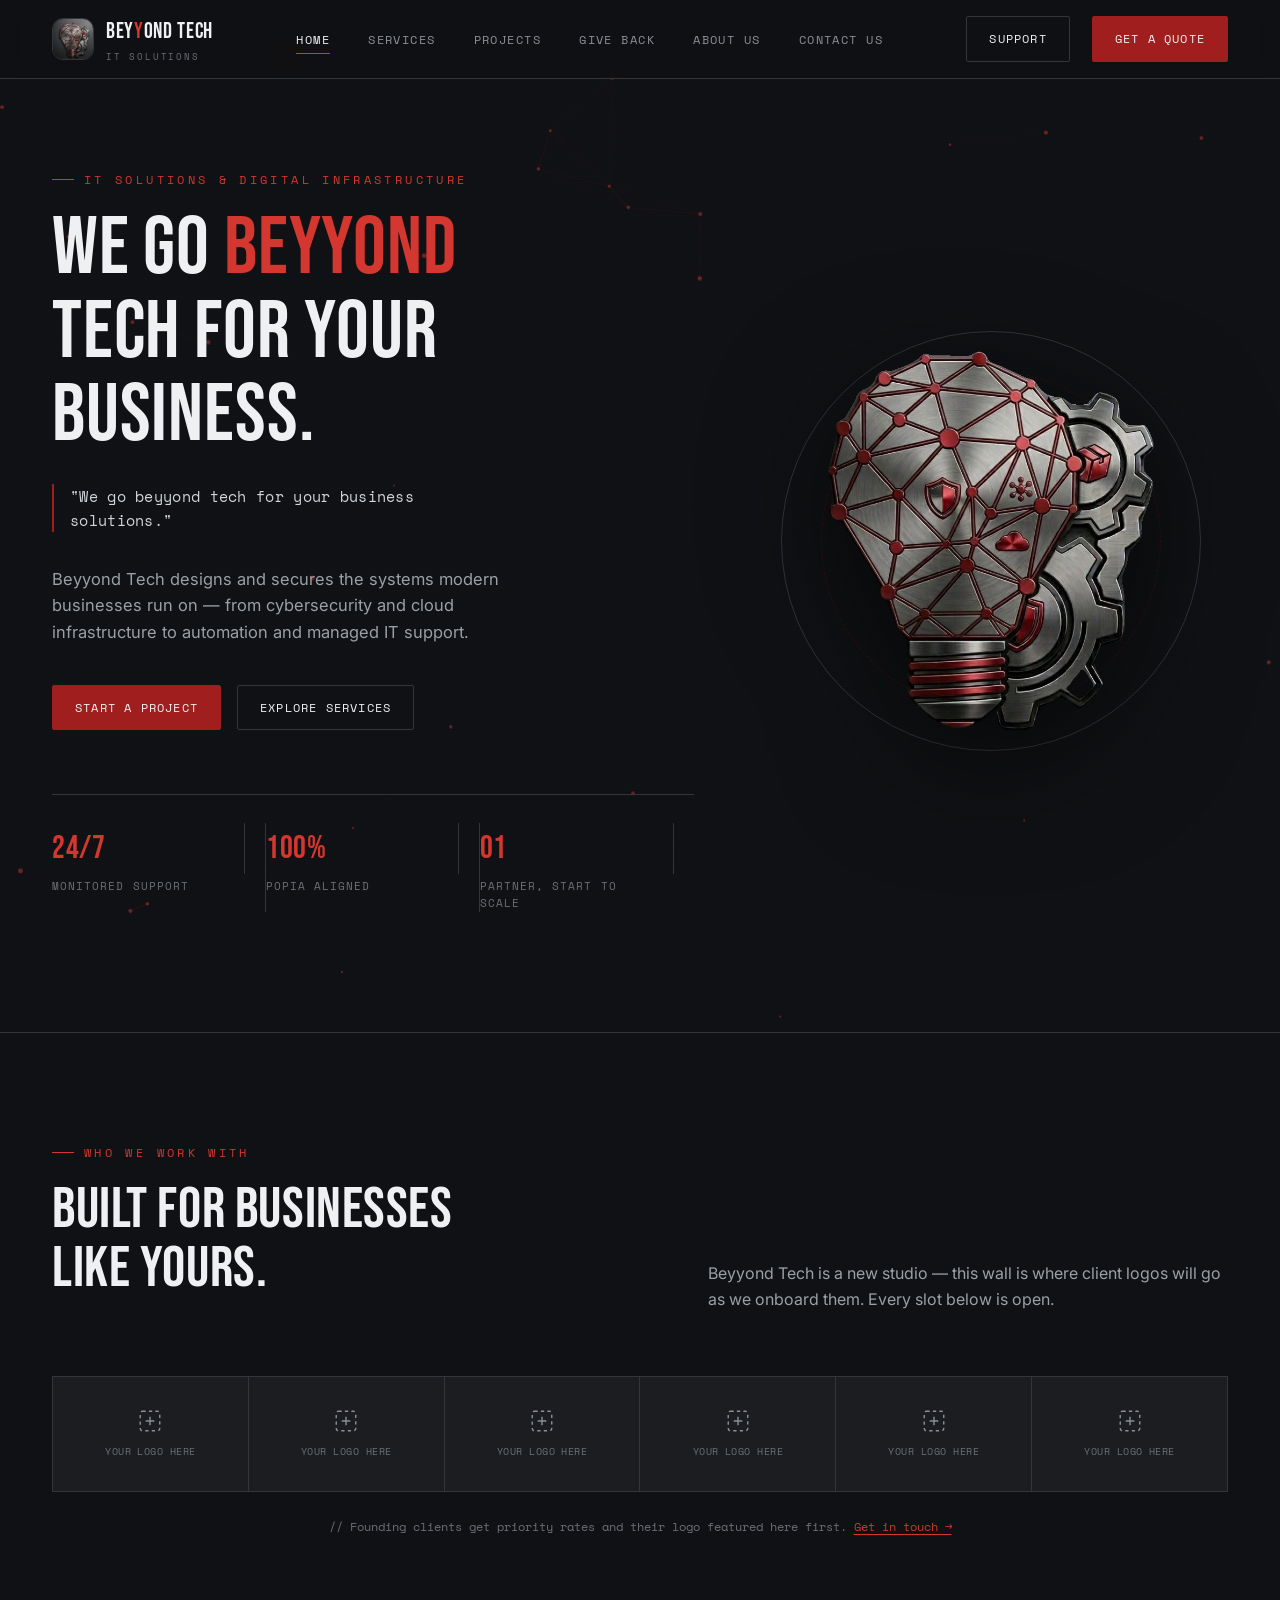
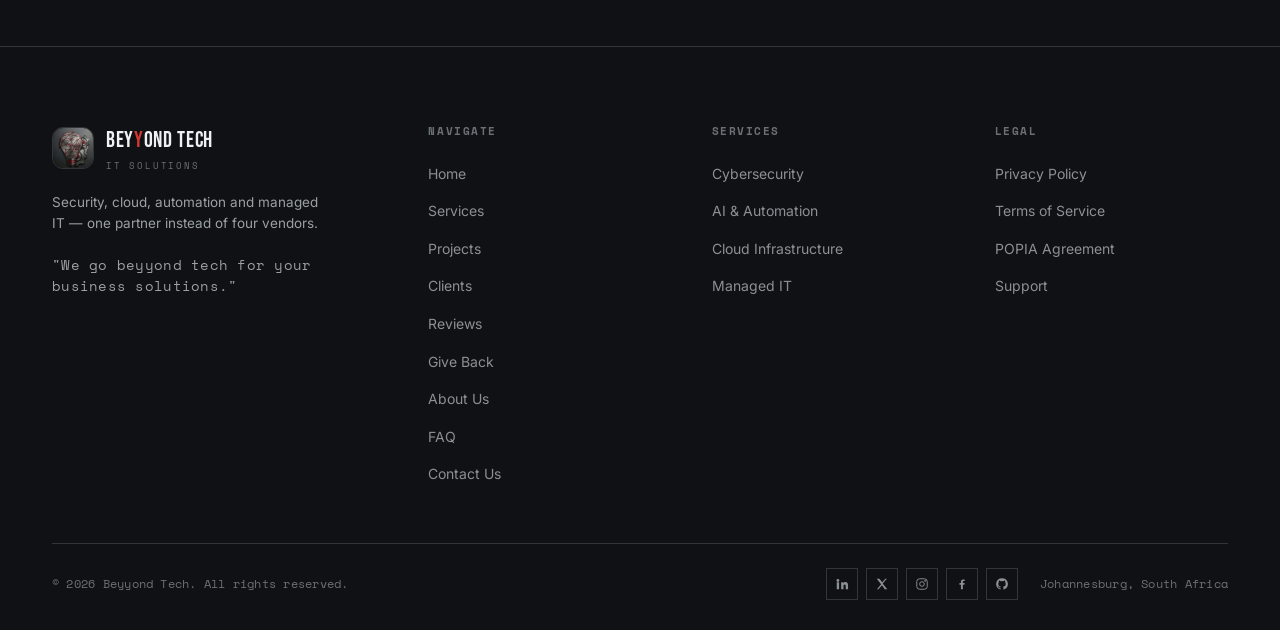
==== index.html @ b304b39f ".gp" ====
<!DOCTYPE html>
<html lang="en-ZA">
<head>
<meta charset="UTF-8">
<meta name="viewport" content="width=device-width, initial-scale=1.0">
<title>Beyyond Tech | IT Support, Cybersecurity &amp; Website Development in South Africa</title>
<meta name="description" content="Beyyond Tech is a South African IT solutions company providing cybersecurity, cloud infrastructure, website development, social media management and managed IT support for small and mid-sized businesses across South Africa.">
<meta name="robots" content="index, follow">
<meta name="geo.region" content="ZA-GP">
<meta name="geo.placename" content="Johannesburg">
<link rel="canonical" href="https://baloyinc.github.io/Beyyond-Tech/">

<!-- Open Graph -->
<meta property="og:type" content="website">
<meta property="og:site_name" content="Beyyond Tech">
<meta property="og:title" content="Beyyond Tech | IT Support, Cybersecurity & Website Development in South Africa">
<meta property="og:description" content="Beyyond Tech is a South African IT solutions company providing cybersecurity, cloud infrastructure, website development, social media management and managed IT support for small and mid-sized businesses across South Africa.">
<meta property="og:url" content="https://baloyinc.github.io/Beyyond-Tech/">
<meta property="og:image" content="https://baloyinc.github.io/Beyyond-Tech/assets/Beyyond%20Tech%20Logo.png">
<meta property="og:locale" content="en_ZA">

<!-- Twitter -->
<meta name="twitter:card" content="summary_large_image">
<meta name="twitter:title" content="Beyyond Tech | IT Support, Cybersecurity & Website Development in South Africa">
<meta name="twitter:description" content="Beyyond Tech is a South African IT solutions company providing cybersecurity, cloud infrastructure, website development, social media management and managed IT support for small and mid-sized businesses across South Africa.">
<meta name="twitter:image" content="https://baloyinc.github.io/Beyyond-Tech/assets/Beyyond%20Tech%20Logo.png">

<link rel="icon" type="image/jpeg" href="assets/favicon.jpeg">
<link rel="preconnect" href="https://fonts.googleapis.com">
<link rel="preconnect" href="https://fonts.gstatic.com" crossorigin>
<link href="https://fonts.googleapis.com/css2?family=Bebas+Neue&family=Space+Mono:wght@400;700&family=Inter:wght@400;500;600;700;800&display=swap" rel="stylesheet">
<link rel="stylesheet" href="styles.css">

<!-- Structured data — helps Google understand this as a local South African IT business -->
<script type="application/ld+json">
{
  "@context": "https://schema.org",
  "@type": "ProfessionalService",
  "name": "Beyyond Tech",
  "alternateName": "Beyyond Tech IT Solutions",
  "description": "IT support, cybersecurity, cloud infrastructure, automation, website development and social media management for small and mid-sized businesses in South Africa.",
  "url": "https://baloyinc.github.io/Beyyond-Tech/",
  "logo": "https://baloyinc.github.io/Beyyond-Tech/assets/Beyyond%20Tech%20Logo.png",
  "image": "https://baloyinc.github.io/Beyyond-Tech/assets/Beyyond%20Tech%20Logo.png",
  "telephone": "+27-00-000-0000",
  "priceRange": "$$",
  "address": {
    "@type": "PostalAddress",
    "addressLocality": "Johannesburg",
    "addressRegion": "Gauteng",
    "addressCountry": "ZA"
  },
  "areaServed": {
    "@type": "Country",
    "name": "South Africa"
  },
  "sameAs": [
    "https://www.linkedin.com/company/beyyondtech",
    "https://twitter.com/beyyondtech",
    "https://www.instagram.com/beyyondtech",
    "https://www.facebook.com/beyyondtech"
  ],
  "makesOffer": [
    { "@type": "Offer", "itemOffered": { "@type": "Service", "name": "Cybersecurity & Data Protection" } },
    { "@type": "Offer", "itemOffered": { "@type": "Service", "name": "AI & Automation Solutions" } },
    { "@type": "Offer", "itemOffered": { "@type": "Service", "name": "Cloud Infrastructure" } },
    { "@type": "Offer", "itemOffered": { "@type": "Service", "name": "Website Development" } },
    { "@type": "Offer", "itemOffered": { "@type": "Service", "name": "Social Media Management" } },
    { "@type": "Offer", "itemOffered": { "@type": "Service", "name": "Managed IT & Deployment" } }
  ]
}
</script>
</head>
<body data-page="home">

<header>
  <div class="nav-inner">
    <a href="index.html" class="brand">
      <img src="assets/favicon.jpeg" alt="Beyyond Tech logo">
      <div>
        <div class="brand-word">BEY<span>Y</span>OND TECH</div>
        <div class="brand-tag">IT Solutions</div>
      </div>
    </a>
    <nav class="primary-nav" id="primaryNav">
      <ul>
        <li><a href="index.html" class="nav-link active">Home</a></li>
        <li><a href="services.html" class="nav-link">Services</a></li>
        <li><a href="projects.html" class="nav-link">Projects</a></li>
        <li><a href="giveback.html" class="nav-link">Give Back</a></li>
        <li><a href="about.html" class="nav-link">About Us</a></li>
        <li><a href="contact.html" class="nav-link">Contact Us</a></li>
      </ul>
    </nav>
    <div class="header-cta">
      <a href="contact.html#contact" class="btn btn-ghost">Support</a>
      <a href="contact.html#contact" class="btn btn-solid">Get a Quote</a>
      <button class="menu-toggle" id="menuToggle" aria-label="Toggle menu">
        <span></span><span></span><span></span>
      </button>
    </div>
  </div>
</header>
<main>

<!-- ============ HOME / HERO ============ -->
  <section id="home">
    <canvas id="network-canvas"></canvas>
    <div class="wrap hero-inner">
      <div class="hero-copy">
        <div class="eyebrow">IT Solutions &amp; Digital Infrastructure</div>
        <h1>We go <span class="hl">beyyond</span><br>tech for your<br>business.</h1>
        <p class="motto">"We go beyyond tech for your business solutions."</p>
        <p class="lead">Beyyond Tech designs and secures the systems modern businesses run on — from cybersecurity and cloud infrastructure to automation and managed IT support.</p>
        <div class="hero-actions">
          <a href="contact.html#contact" class="btn btn-solid">Start a Project</a>
          <a href="services.html#services" class="btn btn-ghost">Explore Services</a>
        </div>
        <div class="stat-row">
          <div>
            <div class="stat-num">24/7</div>
            <div class="stat-label">Monitored Support</div>
          </div>
          <div>
            <div class="stat-num">100%</div>
            <div class="stat-label">POPIA Aligned</div>
          </div>
          <div>
            <div class="stat-num">01</div>
            <div class="stat-label">Partner, Start to Scale</div>
          </div>
        </div>
      </div>
      <div class="hero-visual">
        <div class="ring"></div>
        <div class="ring r2"></div>
        <img src="assets/Beyyond%20Tech%20Logo.png" alt="Beyyond Tech emblem — a network-mapped lightbulb fused with gears">
      </div>
    </div>
  </section>

<!-- ============ CLIENTS ============ -->
  <section id="clients">
    <div class="wrap">
      <div class="section-head reveal">
        <div>
          <div class="eyebrow">Who We Work With</div>
          <h2>Built for businesses<br>like yours.</h2>
        </div>
        <p class="section-sub">Beyyond Tech is a new studio — this wall is where client logos will go as we onboard them. Every slot below is open.</p>
      </div>
      <div class="clients-strip reveal">
        <div class="client-tile">
          <svg viewBox="0 0 24 24" fill="none" stroke="currentColor" stroke-width="1.3"><rect x="3" y="3" width="18" height="18" rx="2" stroke-dasharray="3 3"/><path d="M8 12h8M12 8v8"/></svg>
          <span>Your Logo Here</span>
        </div>
        <div class="client-tile">
          <svg viewBox="0 0 24 24" fill="none" stroke="currentColor" stroke-width="1.3"><rect x="3" y="3" width="18" height="18" rx="2" stroke-dasharray="3 3"/><path d="M8 12h8M12 8v8"/></svg>
          <span>Your Logo Here</span>
        </div>
        <div class="client-tile">
          <svg viewBox="0 0 24 24" fill="none" stroke="currentColor" stroke-width="1.3"><rect x="3" y="3" width="18" height="18" rx="2" stroke-dasharray="3 3"/><path d="M8 12h8M12 8v8"/></svg>
          <span>Your Logo Here</span>
        </div>
        <div class="client-tile">
          <svg viewBox="0 0 24 24" fill="none" stroke="currentColor" stroke-width="1.3"><rect x="3" y="3" width="18" height="18" rx="2" stroke-dasharray="3 3"/><path d="M8 12h8M12 8v8"/></svg>
          <span>Your Logo Here</span>
        </div>
        <div class="client-tile">
          <svg viewBox="0 0 24 24" fill="none" stroke="currentColor" stroke-width="1.3"><rect x="3" y="3" width="18" height="18" rx="2" stroke-dasharray="3 3"/><path d="M8 12h8M12 8v8"/></svg>
          <span>Your Logo Here</span>
        </div>
        <div class="client-tile">
          <svg viewBox="0 0 24 24" fill="none" stroke="currentColor" stroke-width="1.3"><rect x="3" y="3" width="18" height="18" rx="2" stroke-dasharray="3 3"/><path d="M8 12h8M12 8v8"/></svg>
          <span>Your Logo Here</span>
        </div>
      </div>
      <p class="clients-note reveal">// Founding clients get priority rates and their logo featured here first. <a href="contact.html#contact">Get in touch →</a></p>
    </div>
  </section>

</main>

<!-- ============ FOOTER ============ -->
<footer>
  <div class="wrap">
    <div class="footer-grid">
      <div class="footer-brand">
        <a href="index.html" class="brand">
          <img src="assets/favicon.jpeg" alt="Beyyond Tech logo">
          <div>
            <div class="brand-word">BEY<span>Y</span>OND TECH</div>
            <div class="brand-tag">IT Solutions</div>
          </div>
        </a>
        <p>Security, cloud, automation and managed IT — one partner instead of four vendors.</p>
        <p class="footer-motto">"We go beyyond tech for your business solutions."</p>
      </div>

      <div class="footer-col">
        <h5>Navigate</h5>
        <ul>
          <li><a href="#home">Home</a></li>
          <li><a href="services.html#services">Services</a></li>
          <li><a href="projects.html#projects">Projects</a></li>
          <li><a href="#clients">Clients</a></li>
          <li><a href="projects.html#reviews">Reviews</a></li>
          <li><a href="giveback.html#giveback">Give Back</a></li>
          <li><a href="about.html#about">About Us</a></li>
          <li><a href="contact.html#faq">FAQ</a></li>
          <li><a href="contact.html#contact">Contact Us</a></li>
        </ul>
      </div>

      <div class="footer-col">
        <h5>Services</h5>
        <ul>
          <li><a href="services.html#services">Cybersecurity</a></li>
          <li><a href="services.html#services">AI &amp; Automation</a></li>
          <li><a href="services.html#services">Cloud Infrastructure</a></li>
          <li><a href="services.html#services">Managed IT</a></li>
        </ul>
      </div>

      <div class="footer-col">
        <h5>Legal</h5>
        <ul>
          <li><button class="link-btn" data-modal="privacy">Privacy Policy</button></li>
          <li><button class="link-btn" data-modal="terms">Terms of Service</button></li>
          <li><button class="link-btn" data-modal="popia">POPIA Agreement</button></li>
          <li><button class="link-btn" data-modal="support">Support</button></li>
        </ul>
      </div>
    </div>

    <div class="footer-bottom">
      <p id="footerDate">© 2026 Beyyond Tech. All rights reserved.</p>
      <div class="footer-bottom-right">
        <div class="footer-social" aria-label="Social links — placeholders until profiles are live">
          <a href="#" title="LinkedIn"><svg viewBox="0 0 24 24" fill="currentColor"><path d="M4.98 3.5a2.5 2.5 0 1 1 0 5 2.5 2.5 0 0 1 0-5ZM3 9h4v12H3V9Zm7 0h3.8v1.7h.05c.53-1 1.83-2.05 3.77-2.05 4.03 0 4.78 2.65 4.78 6.1V21h-4v-5.4c0-1.28-.02-2.93-1.79-2.93-1.79 0-2.06 1.4-2.06 2.84V21h-4V9Z"/></svg></a>
          <a href="#" title="X / Twitter"><svg viewBox="0 0 24 24" fill="currentColor"><path d="M3 3l7.5 9.6L3.4 21H6l6-6.7 4.7 6.7H21l-7.9-10L20.4 3h-2.6l-5.5 6.1L7.6 3H3Z"/></svg></a>
          <a href="#" title="Instagram"><svg viewBox="0 0 24 24" fill="none" stroke="currentColor" stroke-width="1.6"><rect x="3" y="3" width="18" height="18" rx="5"/><circle cx="12" cy="12" r="4"/><circle cx="17.5" cy="6.5" r="1"/></svg></a>
          <a href="#" title="Facebook"><svg viewBox="0 0 24 24" fill="currentColor"><path d="M13.5 21v-7.6h2.6l.4-3H13.5V8.4c0-.87.24-1.46 1.5-1.46h1.6V4.24C16.3 4.17 15.3 4.08 14.16 4.08c-2.35 0-3.96 1.43-3.96 4.06v2.26H7.6v3h2.6V21h3.3Z"/></svg></a>
          <a href="#" title="GitHub"><svg viewBox="0 0 24 24" fill="currentColor"><path d="M12 2a10 10 0 0 0-3.16 19.5c.5.1.68-.22.68-.48v-1.7c-2.78.6-3.37-1.34-3.37-1.34-.46-1.15-1.11-1.46-1.11-1.46-.9-.62.07-.6.07-.6 1 .07 1.53 1.03 1.53 1.03.9 1.52 2.34 1.08 2.91.83.09-.65.35-1.08.63-1.33-2.22-.25-4.56-1.11-4.56-4.95 0-1.09.39-1.98 1.03-2.68-.1-.25-.45-1.27.1-2.65 0 0 .84-.27 2.75 1.02a9.5 9.5 0 0 1 5 0c1.91-1.3 2.75-1.02 2.75-1.02.55 1.38.2 2.4.1 2.65.64.7 1.03 1.59 1.03 2.68 0 3.85-2.35 4.7-4.58 4.94.36.31.68.92.68 1.85v2.74c0 .27.18.58.69.48A10 10 0 0 0 12 2Z"/></svg></a>
        </div>
        <p class="made">Johannesburg, South Africa</p>
      </div>
    </div>
  </div>
</footer>

<!-- ============ MODALS ============ -->
<div class="modal-overlay" id="modalOverlay">
  <div class="modal-box">
    <div class="modal-head">
      <h3 id="modalTitle">Title</h3>
      <button class="modal-close" id="modalClose" aria-label="Close">✕</button>
    </div>
    <div class="modal-body" id="modalBody"></div>
  </div>
</div>

<script src="main.js"></script>
</body>
</html>
---- styles.css ----
:root{
    --bg-void:#101114;
    --bg-panel:#1b1d21;
    --bg-panel-2:#212327;
    --hairline:#33353a;
    --metal-light:#d3d7db;
    --metal-mid:#8b9096;
    --metal-dim:#5b5f65;
    --red-deep:#7c1414;
    --red-primary:#a11e1e;
    --red-bright:#d3372f;
    --text-light:#eef0f2;
    --text-muted:#9aa0a6;
    --text-faint:#6b7076;
    --radius:2px;
    --display: 'Bebas Neue', sans-serif;
    --mono: 'Space Mono', monospace;
    --body: 'Inter', sans-serif;
    --ease: cubic-bezier(.4,0,.2,1);
  }

  *{margin:0;padding:0;box-sizing:border-box;}
  html{scroll-behavior:smooth;}
  body{
    background:var(--bg-void);
    color:var(--text-light);
    font-family:var(--body);
    line-height:1.6;
    overflow-x:hidden;
    -webkit-font-smoothing:antialiased;
  }
  img{max-width:100%;display:block;}
  a{color:inherit;text-decoration:none;}
  ul{list-style:none;}
  button{font-family:inherit;cursor:pointer;}

  ::selection{background:var(--red-primary);color:#fff;}

  /* Texture */
  body::before{
    content:"";
    position:fixed;inset:0;
    background-image:
      repeating-linear-gradient(0deg, rgba(255,255,255,0.015) 0px, rgba(255,255,255,0.015) 1px, transparent 1px, transparent 3px);
    pointer-events:none;
    z-index:1;
    opacity:0.5;
  }

  .wrap{max-width:1240px;margin:0 auto;padding:0 32px;}
  .eyebrow{
    font-family:var(--mono);
    font-size:12px;
    letter-spacing:0.28em;
    text-transform:uppercase;
    color:var(--red-bright);
    display:flex;align-items:center;gap:10px;
    margin-bottom:18px;
  }
  .eyebrow::before{
    content:"";
    width:22px;height:1px;
    background:var(--red-bright);
    display:inline-block;
  }
  h1,h2,h3,h4{
    font-family:var(--display);
    font-weight:400;
    letter-spacing:0.01em;
    line-height:1.02;
    text-transform:uppercase;
  }
  .section-head h2{
    font-size:clamp(34px,5vw,58px);
    margin-bottom:14px;
  }
  .section-sub{
    color:var(--text-muted);
    max-width:520px;
    font-size:16px;
  }

  /* ============ HEADER ============ */
  header{
    position:fixed;top:0;left:0;right:0;
    z-index:100;
    background:rgba(16,17,20,0.82);
    backdrop-filter:blur(10px);
    border-bottom:1px solid var(--hairline);
    transition:background .3s var(--ease);
  }
  .nav-inner{
    max-width:1240px;margin:0 auto;padding:0 32px;
    height:78px;
    display:flex;align-items:center;justify-content:space-between;
  }
  .brand{
    display:flex;align-items:center;gap:12px;
  }
  .brand img{
    width:42px;height:42px;object-fit:cover;
    border-radius:11px;
    border:1px solid var(--hairline);
  }
  .brand-word{
    font-family:var(--display);
    font-size:22px;
    letter-spacing:0.03em;
  }
  .brand-word span{color:var(--red-bright);}
  .brand-tag{
    font-family:var(--mono);
    font-size:9px;
    letter-spacing:0.2em;
    color:var(--text-faint);
    text-transform:uppercase;
    margin-top:1px;
  }
  nav.primary-nav ul{
    display:flex;gap:38px;
  }
  nav.primary-nav a{
    font-family:var(--mono);
    font-size:12px;
    letter-spacing:0.12em;
    text-transform:uppercase;
    color:var(--metal-mid);
    position:relative;
    padding:6px 0;
    transition:color .2s;
  }
  nav.primary-nav a::after{
    content:"";
    position:absolute;left:0;bottom:0;
    width:0;height:1px;
    background:var(--red-bright);
    transition:width .25s var(--ease);
  }
  nav.primary-nav a:hover, nav.primary-nav a.active{color:var(--text-light);}
  nav.primary-nav a:hover::after, nav.primary-nav a.active::after{width:100%;}

  .header-cta{
    display:flex;align-items:center;gap:22px;
  }
  .btn{
    display:inline-flex;align-items:center;gap:8px;
    font-family:var(--mono);
    font-size:12px;
    letter-spacing:0.1em;
    text-transform:uppercase;
    padding:12px 22px;
    border:1px solid var(--red-primary);
    color:var(--text-light);
    background:transparent;
    border-radius:var(--radius);
    transition:all .25s var(--ease);
    white-space:nowrap;
  }
  .btn:hover{background:var(--red-primary);}
  .btn-solid{
    background:var(--red-primary);
    border-color:var(--red-primary);
  }
  .btn-solid:hover{background:var(--red-bright);border-color:var(--red-bright);}
  .btn-ghost{border-color:var(--hairline);}
  .btn-ghost:hover{border-color:var(--metal-mid);background:rgba(255,255,255,0.03);}

  .menu-toggle{
    display:none;
    flex-direction:column;gap:5px;
    background:none;border:none;padding:8px;
  }
  .menu-toggle span{width:22px;height:2px;background:var(--text-light);display:block;transition:.3s;}

  /* ============ HERO ============ */
  #home{
    position:relative;
    padding:170px 0 120px;
    overflow:hidden;
    border-bottom:1px solid var(--hairline);
  }
  #network-canvas{
    position:absolute;inset:0;
    width:100%;height:100%;
    opacity:0.55;
  }
  .hero-inner{
    position:relative;z-index:2;
    display:grid;
    grid-template-columns:1.15fr 0.85fr;
    gap:60px;
    align-items:center;
  }
  .hero-copy h1{
    font-size:clamp(46px,6.4vw,84px);
    margin-bottom:26px;
  }
  .hero-copy h1 .hl{color:var(--red-bright);}
  .motto{
    font-family:var(--mono);
    font-size:15px;
    color:var(--metal-light);
    border-left:2px solid var(--red-primary);
    padding-left:16px;
    margin:0 0 34px;
    max-width:460px;
    letter-spacing:0.02em;
    font-style:normal;
  }
  .hero-copy p.lead{
    color:var(--text-muted);
    max-width:480px;
    margin-bottom:40px;
    font-size:16.5px;
  }
  .hero-actions{display:flex;gap:16px;flex-wrap:wrap;}
  .hero-visual{
    position:relative;
    display:flex;justify-content:center;align-items:center;
  }
  .hero-visual .ring{
    position:absolute;
    width:420px;height:420px;
    border:1px solid var(--hairline);
    border-radius:50%;
    animation:ringSpin 50s linear infinite;
  }
  .hero-visual .ring.r2{width:340px;height:340px;border-color:rgba(161,30,30,0.25);border-style:dashed;animation:ringSpinRev 65s linear infinite;}
  @keyframes ringSpin{from{transform:rotate(0deg);}to{transform:rotate(360deg);}}
  @keyframes ringSpinRev{from{transform:rotate(360deg);}to{transform:rotate(0deg);}}
  .hero-visual img{
    width:340px;
    filter:drop-shadow(0 30px 60px rgba(0,0,0,0.6));
    position:relative;z-index:2;
  }
  .stat-row{
    display:grid;grid-template-columns:repeat(3,1fr);
    gap:0;
    margin-top:64px;
    border-top:1px solid var(--hairline);
    padding-top:28px;
  }
  .stat-row div{border-right:1px solid var(--hairline);padding-right:20px;}
  .stat-row div:last-child{border-right:none;}
  .stat-num{
    font-family:var(--display);
    font-size:32px;
    color:var(--red-bright);
    letter-spacing:0.02em;
  }
  .stat-label{
    font-family:var(--mono);
    font-size:10.5px;
    letter-spacing:0.1em;
    text-transform:uppercase;
    color:var(--text-faint);
    margin-top:4px;
  }

  section{
    position:relative;
    padding:110px 0;
    border-bottom:1px solid var(--hairline);
    overflow:hidden;
  }
  .section-head{
    display:flex;justify-content:space-between;align-items:flex-end;
    gap:40px;
    margin-bottom:64px;
    flex-wrap:wrap;
  }

  /* ============ SERVICES ============ */
  #services{background:var(--bg-panel);}

  /* ---- Ambient background decoration (shared across sections) ---- */
  .bg-decor{
    position:absolute;
    pointer-events:none;
    z-index:0;
    color:var(--red-primary);
    opacity:.09;
  }
  .bg-decor svg{width:100%;height:100%;display:block;}
  .bg-decor.spin{animation:bgSpin 90s linear infinite;}
  .bg-decor.spin-rev{animation:bgSpinRev 130s linear infinite;}
  @keyframes bgSpin{from{transform:rotate(0deg);}to{transform:rotate(360deg);}}
  @keyframes bgSpinRev{from{transform:rotate(360deg);}to{transform:rotate(0deg);}}
  #services .wrap, #projects .wrap, #about .wrap, #giveback .wrap, #faq .wrap{position:relative;z-index:1;}
  .services-grid{
    display:grid;grid-template-columns:repeat(2,1fr);
    gap:1px;
    background:var(--hairline);
    border:1px solid var(--hairline);
  }
  .service-card{
    background:var(--bg-panel);
    padding:44px 40px;
    transition:background .3s var(--ease);
    position:relative;
  }
  .service-card:hover{background:var(--bg-panel-2);}
  .service-num{
    font-family:var(--mono);
    font-size:11px;
    color:var(--text-faint);
    letter-spacing:0.15em;
  }
  .service-icon{
    width:44px;height:44px;
    margin:22px 0 22px;
    color:var(--red-bright);
  }
  .service-icon svg{width:100%;height:100%;}
  .service-card h3{
    font-size:24px;
    margin-bottom:12px;
    letter-spacing:0.02em;
  }
  .service-card p{
    color:var(--text-muted);
    font-size:14.5px;
    max-width:380px;
  }
  .service-tags{
    display:flex;gap:8px;flex-wrap:wrap;
    margin-top:20px;
  }
  .service-tags span{
    font-family:var(--mono);
    font-size:10px;
    letter-spacing:0.06em;
    color:var(--metal-mid);
    border:1px solid var(--hairline);
    padding:4px 9px;
    text-transform:uppercase;
  }

  /* ============ PROJECTS ============ */
  .projects-subhead{
    display:flex;justify-content:space-between;align-items:center;
    margin-bottom:30px;flex-wrap:wrap;gap:16px;
  }
  .projects-subhead-title{
    font-family:var(--mono);
    font-size:13px;
    letter-spacing:0.14em;
    text-transform:uppercase;
    color:var(--metal-light);
    display:flex;align-items:center;gap:10px;
  }
  .dot{width:8px;height:8px;border-radius:50%;display:inline-block;flex-shrink:0;}
  .dot-live{background:#4caf6d;box-shadow:0 0 8px rgba(76,175,109,.6);}
  .dot-dev{background:#d3a12f;box-shadow:0 0 8px rgba(211,161,47,.55);}

  .slider-controls{display:flex;gap:10px;}
  .slider-arrow{
    width:40px;height:40px;
    border:1px solid var(--hairline);
    background:transparent;
    color:var(--text-light);
    font-size:19px;
    display:flex;align-items:center;justify-content:center;
    transition:border-color .2s, background .2s;
  }
  .slider-arrow:hover{border-color:var(--red-primary);background:rgba(161,30,30,0.12);}

  .project-slider-viewport{overflow:hidden;margin:0 -6px;}
  .project-slider{
    display:flex;gap:24px;
    overflow-x:auto;
    scroll-snap-type:x mandatory;
    padding:6px 6px 30px;
    -ms-overflow-style:none;scrollbar-width:none;
    cursor:grab;
    user-select:none;
  }
  .project-slider::-webkit-scrollbar{display:none;}
  .project-slider:active{cursor:grabbing;}

  .project-slide{
    scroll-snap-align:start;
    flex:0 0 clamp(270px, 31vw, 372px);
    border:1px solid var(--hairline);
    background:var(--bg-panel);
    display:flex;flex-direction:column;
    transition:transform .3s var(--ease), border-color .3s;
  }
  .project-slide:hover{transform:translateY(-6px);border-color:var(--red-primary);}
  .project-slide-banner{
    height:150px;position:relative;
    display:flex;align-items:center;justify-content:center;
    overflow:hidden;
    border-bottom:1px solid var(--hairline);
  }
  .project-slide-banner svg{width:56px;height:56px;opacity:.9;position:relative;z-index:2;color:var(--metal-light);animation:iconFloat 3.6s ease-in-out infinite;}
  @keyframes iconFloat{0%,100%{transform:translateY(0);}50%{transform:translateY(-6px);}}
  .project-slide-banner::after{
    content:"";position:absolute;inset:0;
    background-image:
      linear-gradient(rgba(16,17,20,0.3), rgba(16,17,20,0.55)),
      repeating-linear-gradient(135deg, rgba(255,255,255,0.045) 0 2px, transparent 2px 14px);
  }
  .banner-security{background:linear-gradient(135deg,#3a1414,#160a0a);}
  .banner-cloud{background:linear-gradient(135deg,#122631,#0a1418);}
  .banner-automation{background:linear-gradient(135deg,#2a1c33,#120a15);}
  .banner-web{background:linear-gradient(135deg,#26201a,#120e09);}
  .banner-social{background:linear-gradient(135deg,#331b22,#150a0d);}

  .project-slide-body{padding:26px 26px 24px;display:flex;flex-direction:column;flex:1;}
  .project-slide-body .project-badge{margin-bottom:16px;}
  .project-badge{
    display:inline-block;
    font-family:var(--mono);
    font-size:9.5px;
    letter-spacing:0.12em;
    text-transform:uppercase;
    color:var(--red-bright);
    border:1px solid var(--red-deep);
    padding:4px 10px;
  }
  .project-slide-body h3{font-size:20px;margin-bottom:10px;line-height:1.18;}
  .project-slide-body p{color:var(--text-muted);font-size:13.5px;margin-bottom:18px;flex:1;}
  .project-slide-meta{
    display:flex;justify-content:space-between;
    font-family:var(--mono);font-size:10px;color:var(--text-faint);
    text-transform:uppercase;letter-spacing:.07em;
    border-top:1px solid var(--hairline);
    padding-top:14px;margin-bottom:16px;
  }
  .project-view-btn{
    font-family:var(--mono);font-size:11px;letter-spacing:.1em;text-transform:uppercase;
    color:var(--red-bright);
    display:inline-flex;align-items:center;gap:6px;
    background:none;border:none;padding:0;align-self:flex-start;
    transition:gap .2s;
  }
  .project-view-btn:hover{gap:11px;}
  .project-view-btn svg{width:13px;height:13px;}

  /* Drafts / in development */
  .drafts-grid{display:grid;grid-template-columns:repeat(3,1fr);gap:22px;}
  .draft-card{
    border:1px dashed var(--hairline);
    background:transparent;
    padding:26px;
    position:relative;
    transition:border-color .3s;
  }
  .draft-card:hover{border-color:var(--metal-mid);}
  .draft-status{
    display:inline-flex;align-items:center;gap:6px;
    font-family:var(--mono);font-size:9.5px;letter-spacing:.1em;text-transform:uppercase;
    color:#d3a12f;
    border:1px solid rgba(211,161,47,0.4);
    padding:4px 10px;margin-bottom:18px;
  }
  .draft-card h3{font-size:17px;margin-bottom:10px;color:var(--metal-light);letter-spacing:.01em;}
  .draft-card p{color:var(--text-muted);font-size:13px;margin-bottom:20px;}
  .draft-progress{height:4px;background:var(--hairline);border-radius:2px;overflow:hidden;margin-bottom:8px;}
  .draft-progress-fill{height:100%;background:linear-gradient(90deg,var(--red-deep),var(--red-bright));}
  .draft-progress-label{font-family:var(--mono);font-size:10px;color:var(--text-faint);text-transform:uppercase;letter-spacing:.06em;display:flex;justify-content:space-between;}

  .projects-note{
    margin-top:40px;
    font-family:var(--mono);
    font-size:12px;
    color:var(--text-faint);
    letter-spacing:0.02em;
  }

  /* ============ SERVICE DETAIL TRIGGER ============ */
  .service-view-btn{
    font-family:var(--mono);font-size:11px;letter-spacing:.1em;text-transform:uppercase;
    color:var(--red-bright);
    display:inline-flex;align-items:center;gap:6px;
    background:none;border:none;padding:0;margin-top:20px;
    transition:gap .2s;
  }
  .service-view-btn:hover{gap:11px;}
  .service-view-btn svg{width:13px;height:13px;}

  /* ============ CLIENTS ============ */
  #clients{background:var(--bg-void);}
  .clients-strip{
    display:grid;grid-template-columns:repeat(6,1fr);
    gap:1px;background:var(--hairline);border:1px solid var(--hairline);
  }
  .client-tile{
    background:var(--bg-panel);
    padding:30px 14px;
    display:flex;flex-direction:column;align-items:center;justify-content:center;gap:10px;
    text-align:center;min-height:112px;
    border:1px dashed transparent;
    transition:background .3s, border-color .3s;
  }
  .client-tile:hover{background:var(--bg-panel-2);border-color:var(--hairline);}
  .client-tile svg{width:26px;height:26px;color:var(--metal-mid);}
  .client-tile span{font-family:var(--mono);font-size:9.5px;letter-spacing:.05em;text-transform:uppercase;color:var(--text-faint);}
  .clients-note{margin-top:26px;font-family:var(--mono);font-size:11.5px;color:var(--text-faint);text-align:center;}
  .clients-note a{color:var(--red-bright);text-decoration:underline;text-underline-offset:3px;}

  /* ============ REVIEWS ============ */
  #reviews{background:var(--bg-panel);}
  .reviews-grid{display:grid;grid-template-columns:repeat(3,1fr);gap:24px;}
  .review-card{
    border:1px solid var(--hairline);
    background:var(--bg-void);
    padding:30px;
    position:relative;
    display:flex;flex-direction:column;
  }
  .review-sample-badge{
    position:absolute;top:18px;right:18px;
    font-family:var(--mono);font-size:8.5px;letter-spacing:.08em;text-transform:uppercase;
    color:var(--text-faint);border:1px solid var(--hairline);padding:3px 8px;
  }
  .review-stars{display:flex;gap:3px;margin-bottom:18px;color:var(--red-bright);}
  .review-stars svg{width:14px;height:14px;}
  .review-quote{font-size:14px;color:var(--text-muted);line-height:1.65;margin-bottom:22px;flex:1;font-style:italic;}
  .review-author{font-family:var(--mono);font-size:11.5px;color:var(--metal-light);letter-spacing:.02em;}
  .review-role{font-family:var(--mono);font-size:9.5px;color:var(--text-faint);text-transform:uppercase;letter-spacing:.06em;margin-top:3px;}
  .reviews-note{margin-top:32px;text-align:center;font-family:var(--mono);font-size:11.5px;color:var(--text-faint);}

  /* ============ GIVE BACK ============ */
  #giveback{background:var(--bg-void);}
  .giveback-inner{display:grid;grid-template-columns:1fr 1fr;gap:70px;align-items:center;}
  .giveback-copy p{color:var(--text-muted);margin-bottom:20px;font-size:15px;max-width:480px;}
  .giveback-pillars{display:flex;flex-direction:column;gap:1px;background:var(--hairline);border:1px solid var(--hairline);}
  .giveback-pillar{background:var(--bg-panel);padding:26px 28px;display:flex;gap:18px;align-items:flex-start;}
  .giveback-pillar .gp-icon{
    width:46px;height:46px;border-radius:50%;flex-shrink:0;
    background:linear-gradient(145deg,var(--bg-panel-2),var(--bg-void));
    border:1px solid var(--hairline);
    display:flex;align-items:center;justify-content:center;
  }
  .giveback-pillar .gp-icon svg{width:20px;height:20px;color:var(--red-bright);}
  .giveback-pillar h4{font-size:16px;color:var(--metal-light);margin-bottom:6px;letter-spacing:.01em;}
  .giveback-pillar p{font-size:13.5px;color:var(--text-muted);}

  /* ============ FAQ ============ */
  #faq{background:var(--bg-panel);}
  .faq-list{max-width:820px;}
  .faq-item{border-bottom:1px solid var(--hairline);}
  .faq-question{
    width:100%;text-align:left;background:none;border:none;
    padding:24px 2px;display:flex;justify-content:space-between;align-items:center;gap:24px;
    cursor:pointer;color:var(--text-light);font-family:var(--body);font-size:15.5px;font-weight:500;
  }
  .faq-plus{flex-shrink:0;width:20px;height:20px;position:relative;}
  .faq-plus::before,.faq-plus::after{content:"";position:absolute;background:var(--red-bright);transition:transform .3s var(--ease),opacity .3s;}
  .faq-plus::before{top:50%;left:0;width:100%;height:1.5px;transform:translateY(-50%);}
  .faq-plus::after{left:50%;top:0;width:1.5px;height:100%;transform:translateX(-50%);}
  .faq-item.open .faq-plus::after{opacity:0;transform:translateX(-50%) rotate(90deg);}
  .faq-answer{max-height:0;overflow:hidden;transition:max-height .35s var(--ease);}
  .faq-answer-inner{padding:0 2px 24px;color:var(--text-muted);font-size:14px;line-height:1.7;max-width:700px;}

  /* ============ ABOUT ============ */
  #about{background:var(--bg-panel);}
  .about-inner{
    display:grid;grid-template-columns:1fr 1fr;
    gap:80px;
  }
  .about-copy p{
    color:var(--text-muted);
    margin-bottom:20px;
    font-size:15.5px;
    max-width:480px;
  }
  .about-copy p.lead-2{
    color:var(--text-light);
    font-size:19px;
    font-family:var(--body);
    font-weight:500;
    line-height:1.5;
  }
  .values-diagram{
    position:relative;
    width:100%;
    max-width:420px;
    aspect-ratio:1/1;
    margin:0 auto;
  }
  .vd-lines{position:absolute;inset:0;width:100%;height:100%;overflow:visible;}
  .vd-line{
    stroke:var(--hairline);
    stroke-width:1.5;
    stroke-dasharray:230;
    stroke-dashoffset:230;
    transition:stroke-dashoffset 1.1s var(--ease), stroke .4s;
  }
  .values-diagram.in .vd-line{stroke-dashoffset:0;}
  .vd-line.active{stroke:var(--red-bright);}
  .vd-hub-ring{fill:none;stroke:var(--hairline);stroke-width:1.5;}
  .vd-hub-ring.pulse{
    stroke:var(--red-deep);
    opacity:.6;
    transform-origin:200px 200px;
    animation:vdPulse 3s ease-out infinite;
  }
  @keyframes vdPulse{
    0%{ transform:scale(1); opacity:.55; }
    80%{ transform:scale(1.35); opacity:0; }
    100%{ transform:scale(1.35); opacity:0; }
  }
  .vd-hub{
    position:absolute;top:50%;left:50%;transform:translate(-50%,-50%);
    width:22%;aspect-ratio:1/1;
    border-radius:50%;
    background:linear-gradient(145deg,var(--bg-panel-2),var(--bg-void));
    border:1px solid var(--hairline);
    display:flex;align-items:center;justify-content:center;
    z-index:3;
  }
  .vd-hub svg{width:42%;height:42%;color:var(--red-bright);}
  .vd-node{
    position:absolute;
    width:60px;height:60px;
    transform:translate(-50%,-50%);
    border-radius:50%;
    border:1px solid var(--hairline);
    background:var(--bg-void);
    display:flex;align-items:center;justify-content:center;
    cursor:pointer;
    transition:border-color .3s, transform .3s var(--ease), box-shadow .3s, opacity .5s;
    z-index:3;
    opacity:0;
  }
  .values-diagram.in .vd-node{opacity:1;}
  .vd-node svg{width:20px;height:20px;color:var(--metal-mid);transition:color .3s;}
  .vd-node.active{
    border-color:var(--red-primary);
    box-shadow:0 0 0 6px rgba(161,30,30,0.14);
    transform:translate(-50%,-50%) scale(1.1);
  }
  .vd-node.active svg{color:var(--red-bright);}

  .vd-caption{margin-top:34px;text-align:center;min-height:74px;}
  .vd-caption h4{
    font-size:17px;letter-spacing:.02em;color:var(--metal-light);
    margin-bottom:8px;display:inline-flex;align-items:center;gap:10px;
    transition:opacity .2s;
  }
  .vd-caption h4::before{content:"";width:7px;height:7px;background:var(--red-bright);display:inline-block;border-radius:50%;}
  .vd-caption p{font-size:13.5px;color:var(--text-muted);max-width:340px;margin:0 auto;transition:opacity .2s;}
  .vd-dots{display:flex;justify-content:center;gap:9px;margin-top:18px;}
  .vd-dot{width:6px;height:6px;border-radius:50%;background:var(--hairline);border:none;padding:0;cursor:pointer;transition:background .3s,transform .3s;}
  .vd-dot.active{background:var(--red-bright);transform:scale(1.4);}

  /* ---- Team ---- */
  .team-block{margin-top:90px;}
  .team-head{margin-bottom:36px;}
  .team-head h3{
    font-size:13px;font-family:var(--mono);letter-spacing:.16em;text-transform:uppercase;
    color:var(--metal-light);display:flex;align-items:center;gap:10px;
  }
  .team-head h3::before{content:"";width:22px;height:1px;background:var(--red-bright);display:inline-block;}
  .team-head p{color:var(--text-muted);font-size:14px;margin-top:12px;max-width:540px;}

  .team-photo-frame{
    position:relative;
    border:1px solid var(--hairline);
    background:linear-gradient(145deg, var(--bg-panel-2), var(--bg-void));
    aspect-ratio:21/8;
    display:flex;align-items:center;justify-content:center;
    overflow:hidden;
  }
  .team-photo-frame::before{
    content:"";position:absolute;inset:0;
    background-image:repeating-linear-gradient(135deg, rgba(255,255,255,0.035) 0 2px, transparent 2px 16px);
  }
  .team-photo-frame img{
    position:absolute;inset:0;width:100%;height:100%;object-fit:cover;z-index:1;
  }
  .team-photo-icon{
    position:relative;z-index:2;
    display:flex;flex-direction:column;align-items:center;gap:16px;
    color:var(--metal-mid);
  }
  .team-photo-icon svg{width:58px;height:58px;}
  .team-photo-badge{
    font-family:var(--mono);font-size:11px;letter-spacing:.1em;text-transform:uppercase;
    color:var(--red-bright);border:1px solid var(--red-deep);padding:7px 16px;
    background:rgba(16,17,20,.55);
  }
  .team-photo-frame .corner{position:absolute;width:26px;height:26px;border-color:var(--red-primary);opacity:.55;z-index:2;}
  .team-photo-frame .corner.tl{top:14px;left:14px;border-top:2px solid;border-left:2px solid;}
  .team-photo-frame .corner.br{bottom:14px;right:14px;border-bottom:2px solid;border-right:2px solid;}

  .team-caption-row{display:flex;flex-wrap:wrap;gap:10px;margin-top:24px;}
  .team-caption-row span{
    font-family:var(--mono);font-size:11px;letter-spacing:.05em;
    color:var(--metal-mid);border:1px solid var(--hairline);padding:7px 13px;
  }
  .team-note{margin-top:20px;font-family:var(--mono);font-size:11.5px;color:var(--text-faint);}

  /* ============ CONTACT ============ */
  #contact{position:relative;overflow:hidden;}
  #contact::before{
    content:"";
    position:absolute;top:0;right:-8%;width:55%;height:100%;
    background-image:radial-gradient(rgba(161,30,30,0.16) 1px, transparent 1px);
    background-size:26px 26px;
    opacity:.6;pointer-events:none;z-index:0;
    animation:dotDrift 22s ease-in-out infinite alternate;
  }
  @keyframes dotDrift{
    0%{ background-position:0 0; }
    100%{ background-position:26px 18px; }
  }
  #contact .wrap{position:relative;z-index:1;}
  .contact-inner{
    display:grid;grid-template-columns:1.05fr 0.95fr;
    gap:64px;
  }
  form.contact-form{display:flex;flex-direction:column;gap:20px;}

  .field-float{position:relative;}
  .field-float input, .field-float textarea{
    width:100%;
    background:var(--bg-panel);
    border:1px solid var(--hairline);
    color:var(--text-light);
    padding:22px 16px 10px;
    font-family:var(--body);font-size:14.5px;
    border-radius:var(--radius);
    transition:border-color .2s;
  }
  .field-float textarea{min-height:118px;resize:vertical;padding-top:26px;}
  .field-float input:focus, .field-float textarea:focus{outline:none;border-color:var(--red-primary);}
  .field-float label{
    position:absolute;left:16px;top:19px;
    font-family:var(--mono);font-size:13px;color:var(--text-faint);
    letter-spacing:.03em;pointer-events:none;
    transition:all .18s var(--ease);
  }
  .field-float input:focus + label,
  .field-float input:not(:placeholder-shown) + label,
  .field-float textarea:focus + label,
  .field-float textarea:not(:placeholder-shown) + label{
    top:7px;font-size:9.5px;letter-spacing:.11em;text-transform:uppercase;color:var(--red-bright);
  }
  .field-row{display:grid;grid-template-columns:1fr 1fr;gap:18px;}

  .chip-label{
    font-family:var(--mono);font-size:10.5px;letter-spacing:.12em;text-transform:uppercase;
    color:var(--text-faint);margin-bottom:2px;display:block;
  }
  .chip-group{display:flex;flex-wrap:wrap;gap:10px;}
  .chip{
    display:inline-flex;align-items:center;gap:8px;
    padding:10px 16px;
    border:1px solid var(--hairline);
    background:var(--bg-panel);
    font-family:var(--mono);font-size:11.5px;letter-spacing:.03em;
    color:var(--metal-mid);
    transition:all .2s var(--ease);
  }
  .chip svg{width:14px;height:14px;flex-shrink:0;}
  .chip:hover{border-color:var(--metal-mid);color:var(--text-light);}
  .chip.selected{border-color:var(--red-primary);background:rgba(161,30,30,0.16);color:var(--text-light);}
  .chip.selected svg{color:var(--red-bright);}

  .trust-row{
    display:flex;gap:22px;flex-wrap:wrap;
    padding-top:22px;border-top:1px solid var(--hairline);
  }
  .trust-item{display:flex;align-items:center;gap:8px;font-family:var(--mono);font-size:10.5px;color:var(--text-faint);letter-spacing:.02em;}
  .trust-item svg{width:15px;height:15px;color:var(--red-bright);flex-shrink:0;}

  .btn-submit{display:inline-flex;align-items:center;gap:10px;}
  .btn-submit svg{width:14px;height:14px;transition:transform .25s var(--ease);}
  .btn-submit:hover svg{transform:translateX(4px);}
  .btn-submit.success{background:#2f7d4f;border-color:#2f7d4f;}
  .form-note{font-size:12px;color:var(--text-faint);}

  .contact-info-block{
    border:1px solid var(--hairline);
    background:var(--bg-panel);
    overflow:hidden;
    height:fit-content;
  }
  .contact-info-top{height:5px;background:linear-gradient(90deg,var(--red-deep),var(--red-bright),var(--red-deep));}
  .contact-info-inner{padding:36px 38px;}
  .contact-info-block h3{font-size:22px;margin-bottom:24px;}
  .info-row{
    display:flex;gap:16px;
    padding:18px 0;
    border-top:1px solid var(--hairline);
  }
  .info-row:first-of-type{border-top:none;}
  .info-row .ico{color:var(--red-bright);flex-shrink:0;margin-top:2px;}
  .info-row .lbl{
    font-family:var(--mono);
    font-size:10px;
    letter-spacing:0.1em;
    text-transform:uppercase;
    color:var(--text-faint);
    margin-bottom:4px;
  }
  .info-row .val{font-size:14.5px;color:var(--metal-light);}
  .social-row{display:flex;gap:12px;margin-top:28px;flex-wrap:wrap;}
  .social-row a{
    width:38px;height:38px;
    border:1px solid var(--hairline);
    display:flex;align-items:center;justify-content:center;
    transition:border-color .2s, color .2s;
    color:var(--metal-mid);
  }
  .social-row a:hover{border-color:var(--red-primary);color:var(--red-bright);}
  .social-row svg{width:16px;height:16px;}

  /* ============ FOOTER ============ */
  footer{
    background:var(--bg-void);
    padding:76px 0 0;
  }
  .footer-grid{
    display:grid;
    grid-template-columns:1.4fr 1fr 1fr 1fr;
    gap:50px;
    padding-bottom:56px;
  }
  .footer-brand .brand{margin-bottom:18px;}
  .footer-brand p{
    color:var(--text-muted);
    font-size:13.5px;
    max-width:280px;
    margin-bottom:20px;
  }
  .footer-motto{
    font-family:var(--mono);
    font-size:12px;
    color:var(--red-bright);
    letter-spacing:0.02em;
  }
  .footer-col h5{
    font-family:var(--mono);
    font-size:11px;
    letter-spacing:0.14em;
    text-transform:uppercase;
    color:var(--text-faint);
    margin-bottom:20px;
  }
  .footer-col ul{display:flex;flex-direction:column;gap:12px;}
  .footer-col a{
    font-size:14px;color:var(--metal-mid);
    transition:color .2s;
  }
  .footer-col a:hover{color:var(--red-bright);}
  .footer-col button.link-btn{
    background:none;border:none;
    font-size:14px;color:var(--metal-mid);
    font-family:inherit;
    padding:0;text-align:left;
    transition:color .2s;
  }
  .footer-col button.link-btn:hover{color:var(--red-bright);}

  .footer-bottom{
    border-top:1px solid var(--hairline);
    padding:24px 0 30px;
    display:flex;justify-content:space-between;align-items:center;
    flex-wrap:wrap;gap:16px;
  }
  .footer-bottom p{
    font-family:var(--mono);
    font-size:11.5px;
    color:var(--text-faint);
    letter-spacing:0.02em;
  }
  .footer-bottom .made{color:var(--text-faint);}
  .footer-bottom-right{display:flex;align-items:center;gap:22px;flex-wrap:wrap;}
  .footer-social{display:flex;gap:8px;}
  .footer-social a{
    width:32px;height:32px;border:1px solid var(--hairline);
    display:flex;align-items:center;justify-content:center;color:var(--metal-mid);
    transition:border-color .2s,color .2s;
  }
  .footer-social a:hover{border-color:var(--red-primary);color:var(--red-bright);}
  .footer-social svg{width:14px;height:14px;}

  /* ============ MODAL ============ */
  .modal-overlay{
    position:fixed;inset:0;
    background:rgba(8,9,10,0.82);
    backdrop-filter:blur(3px);
    display:none;
    align-items:center;justify-content:center;
    z-index:1000;
    padding:24px;
  }
  .modal-overlay.open{display:flex;}
  .modal-box{
    background:var(--bg-panel);
    border:1px solid var(--hairline);
    max-width:600px;width:100%;
    max-height:85vh;
    display:flex;flex-direction:column;
  }
  .modal-head{
    display:flex;justify-content:space-between;align-items:center;
    padding:26px 32px;
    border-bottom:1px solid var(--hairline);
  }
  .modal-head h3{font-size:24px;}
  .modal-close{
    background:none;border:1px solid var(--hairline);
    color:var(--text-light);
    width:32px;height:32px;
    font-size:16px;
    display:flex;align-items:center;justify-content:center;
  }
  .modal-close:hover{border-color:var(--red-primary);color:var(--red-bright);}
  .modal-body{
    padding:28px 32px 36px;
    overflow-y:auto;
    color:var(--text-muted);
    font-size:14px;
  }
  .modal-body h4{
    font-family:var(--body);
    font-weight:700;
    text-transform:none;
    color:var(--metal-light);
    font-size:14.5px;
    margin:22px 0 8px;
  }
  .modal-body h4:first-child{margin-top:0;}
  .modal-body p{margin-bottom:10px;}
  .modal-body .updated{
    font-family:var(--mono);
    font-size:11px;
    color:var(--text-faint);
    margin-bottom:20px;
    text-transform:uppercase;
    letter-spacing:0.08em;
  }
  .modal-project-banner{
    height:120px;margin:-28px -32px 22px;
    display:flex;align-items:center;justify-content:center;
    border-bottom:1px solid var(--hairline);
    position:relative;overflow:hidden;
  }
  .modal-project-banner svg{width:48px;height:48px;position:relative;z-index:2;opacity:.9;color:var(--metal-light);}
  .modal-project-banner::after{
    content:"";position:absolute;inset:0;
    background-image:
      linear-gradient(rgba(16,17,20,0.3), rgba(16,17,20,0.55)),
      repeating-linear-gradient(135deg, rgba(255,255,255,0.045) 0 2px, transparent 2px 14px);
  }
  .modal-tag-row{display:flex;gap:8px;flex-wrap:wrap;margin:16px 0 20px;}
  .modal-tag-row span{
    font-family:var(--mono);font-size:10px;letter-spacing:.06em;text-transform:uppercase;
    color:var(--metal-mid);border:1px solid var(--hairline);padding:4px 9px;
  }
  .modal-body ul.check-list{margin:0 0 6px;padding:0;list-style:none;}
  .modal-body ul.check-list li{
    padding-left:20px;position:relative;margin-bottom:9px;font-size:14px;color:var(--text-muted);
  }
  .modal-body ul.check-list li::before{
    content:"";position:absolute;left:0;top:7px;width:7px;height:7px;background:var(--red-bright);
  }

  /* ============ REVEAL ANIM ============ */
  .reveal{opacity:0;transform:translateY(24px);transition:opacity .7s var(--ease), transform .7s var(--ease);}
  .reveal.in{opacity:1;transform:translateY(0);}

  /* ============ RESPONSIVE ============ */
  @media (max-width:980px){
    nav.primary-nav{
      position:fixed;top:78px;left:0;right:0;bottom:0;
      background:var(--bg-void);
      flex-direction:column;
      padding:40px 32px;
      transform:translateX(100%);
      transition:transform .35s var(--ease);
      z-index:99;
    }
    nav.primary-nav.open{transform:translateX(0);}
    nav.primary-nav ul{flex-direction:column;gap:26px;}
    nav.primary-nav a{font-size:16px;}
    .menu-toggle{display:flex;}
    .header-cta .btn-ghost{display:none;}
    .hero-inner{grid-template-columns:1fr;}
    .hero-visual{order:-1;margin-bottom:20px;}
    .hero-visual .ring{width:280px;height:280px;}
    .hero-visual .ring.r2{width:220px;height:220px;}
    .hero-visual img{width:220px;}
    .stat-row{grid-template-columns:1fr;gap:18px;}
    .stat-row div{border-right:none;border-bottom:1px solid var(--hairline);padding-bottom:18px;}
    .services-grid{grid-template-columns:1fr;}
    .project-slide{flex-basis:78vw;}
    .drafts-grid{grid-template-columns:1fr;}
    .clients-strip{grid-template-columns:repeat(3,1fr);}
    .reviews-grid{grid-template-columns:1fr;}
    .giveback-inner{grid-template-columns:1fr;gap:40px;}
    .about-inner{grid-template-columns:1fr;gap:40px;}
    .team-photo-frame{aspect-ratio:16/9;}
    .bg-decor{opacity:.06;transform:scale(.85);}
    .contact-inner{grid-template-columns:1fr;gap:40px;}
    .field-row{grid-template-columns:1fr;}
    .footer-grid{grid-template-columns:1fr 1fr;gap:36px;}
    .footer-bottom{flex-direction:column;align-items:flex-start;}
  }
  @media (max-width:560px){
    .wrap{padding:0 20px;}
    .nav-inner{padding:0 20px;}
    #home{padding:140px 0 80px;}
    .footer-grid{grid-template-columns:1fr;}
    section{padding:80px 0;}
    .team-photo-frame{aspect-ratio:4/3;}
    .team-photo-icon svg{width:44px;height:44px;}
    .bg-decor{display:none;}
    .values-diagram{max-width:320px;}
    .vd-node{width:50px;height:50px;}
    .clients-strip{grid-template-columns:repeat(2,1fr);}
    .project-slide{flex-basis:82vw;}
  }

  @media (prefers-reduced-motion: reduce){
    html{scroll-behavior:auto;}
    .reveal{opacity:1;transform:none;transition:none;}
  }
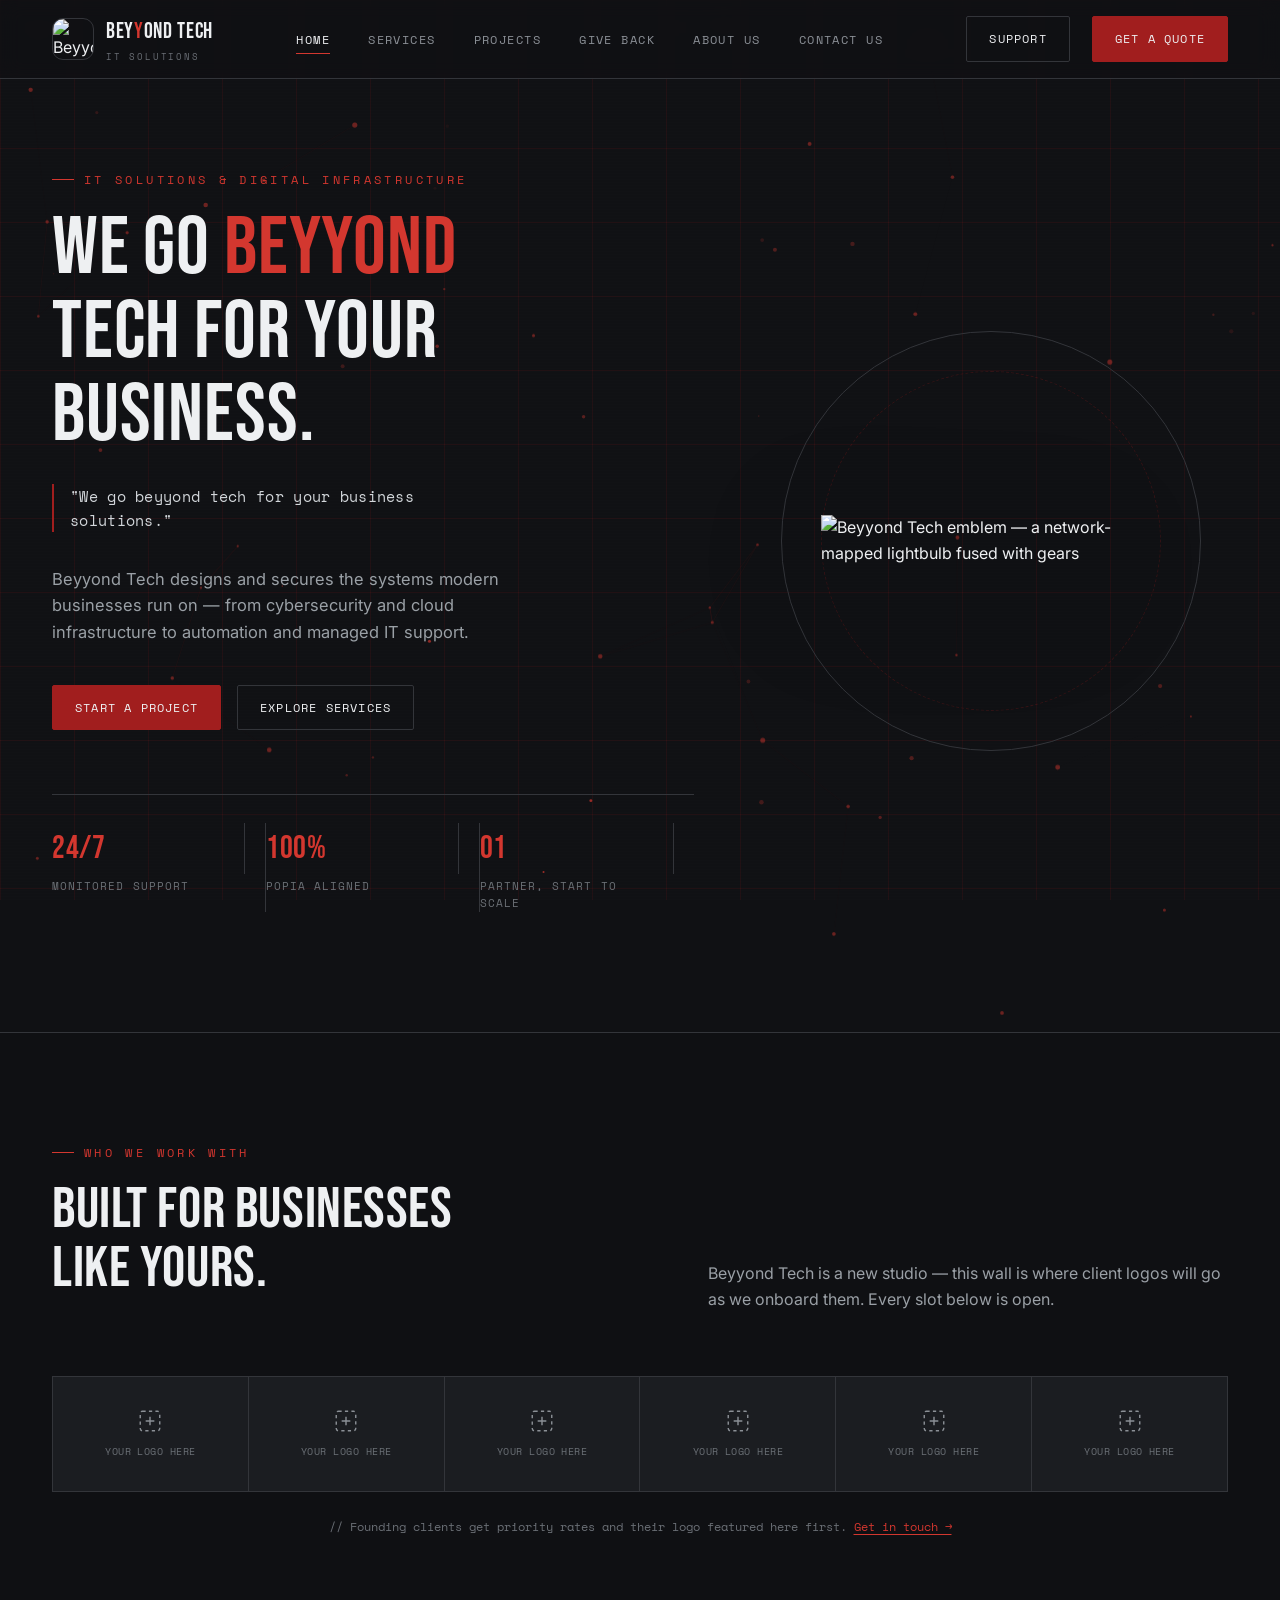
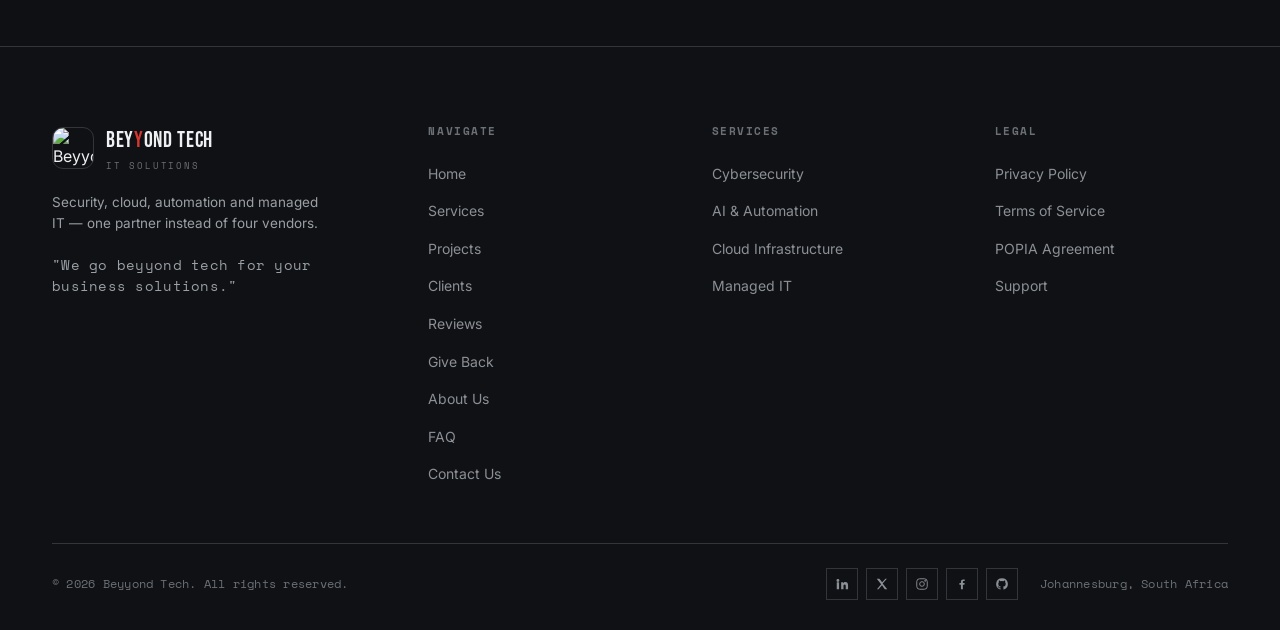
==== commit d7e0d994: "Back2Work" ====
--- a/index.html
+++ b/index.html
@@ -8,24 +8,25 @@
 <meta name="robots" content="index, follow">
 <meta name="geo.region" content="ZA-GP">
 <meta name="geo.placename" content="Johannesburg">
-<link rel="canonical" href="https://baloyinc.github.io/Beyyond-Tech/">
+<link rel="canonical" href="https://www.beyyondtech.co.za/">
 
 <!-- Open Graph -->
 <meta property="og:type" content="website">
 <meta property="og:site_name" content="Beyyond Tech">
 <meta property="og:title" content="Beyyond Tech | IT Support, Cybersecurity & Website Development in South Africa">
 <meta property="og:description" content="Beyyond Tech is a South African IT solutions company providing cybersecurity, cloud infrastructure, website development, social media management and managed IT support for small and mid-sized businesses across South Africa.">
-<meta property="og:url" content="https://baloyinc.github.io/Beyyond-Tech/">
-<meta property="og:image" content="https://baloyinc.github.io/Beyyond-Tech/assets/Beyyond%20Tech%20Logo.png">
+<meta property="og:url" content="https://www.beyyondtech.co.za/">
+<meta property="og:image" content="https://www.beyyondtech.co.za/assets/logo-transparent.png">
 <meta property="og:locale" content="en_ZA">
 
 <!-- Twitter -->
 <meta name="twitter:card" content="summary_large_image">
 <meta name="twitter:title" content="Beyyond Tech | IT Support, Cybersecurity & Website Development in South Africa">
 <meta name="twitter:description" content="Beyyond Tech is a South African IT solutions company providing cybersecurity, cloud infrastructure, website development, social media management and managed IT support for small and mid-sized businesses across South Africa.">
-<meta name="twitter:image" content="https://baloyinc.github.io/Beyyond-Tech/assets/Beyyond%20Tech%20Logo.png">
-
-<link rel="icon" type="image/jpeg" href="assets/favicon.jpeg">
+<meta name="twitter:image" content="https://www.beyyondtech.co.za/assets/logo-transparent.png">
+
+<link rel="icon" type="image/png" href="assets/favicon.png">
+<link rel="icon" href="assets/favicon.ico" sizes="any">
 <link rel="preconnect" href="https://fonts.googleapis.com">
 <link rel="preconnect" href="https://fonts.gstatic.com" crossorigin>
 <link href="https://fonts.googleapis.com/css2?family=Bebas+Neue&family=Space+Mono:wght@400;700&family=Inter:wght@400;500;600;700;800&display=swap" rel="stylesheet">
@@ -39,9 +40,9 @@
   "name": "Beyyond Tech",
   "alternateName": "Beyyond Tech IT Solutions",
   "description": "IT support, cybersecurity, cloud infrastructure, automation, website development and social media management for small and mid-sized businesses in South Africa.",
-  "url": "https://baloyinc.github.io/Beyyond-Tech/",
-  "logo": "https://baloyinc.github.io/Beyyond-Tech/assets/Beyyond%20Tech%20Logo.png",
-  "image": "https://baloyinc.github.io/Beyyond-Tech/assets/Beyyond%20Tech%20Logo.png",
+  "url": "https://www.beyyondtech.co.za/",
+  "logo": "https://www.beyyondtech.co.za/assets/logo-transparent.png",
+  "image": "https://www.beyyondtech.co.za/assets/logo-transparent.png",
   "telephone": "+27-00-000-0000",
   "priceRange": "$$",
   "address": {
@@ -76,7 +77,7 @@
 <header>
   <div class="nav-inner">
     <a href="index.html" class="brand">
-      <img src="assets/favicon.jpeg" alt="Beyyond Tech logo">
+      <img src="assets/favicon.png" alt="Beyyond Tech logo">
       <div>
         <div class="brand-word">BEY<span>Y</span>OND TECH</div>
         <div class="brand-tag">IT Solutions</div>
@@ -134,7 +135,7 @@
       <div class="hero-visual">
         <div class="ring"></div>
         <div class="ring r2"></div>
-        <img src="assets/Beyyond%20Tech%20Logo.png" alt="Beyyond Tech emblem — a network-mapped lightbulb fused with gears">
+        <img src="assets/logo-transparent.png" alt="Beyyond Tech emblem — a network-mapped lightbulb fused with gears">
       </div>
     </div>
   </section>
@@ -187,7 +188,7 @@
     <div class="footer-grid">
       <div class="footer-brand">
         <a href="index.html" class="brand">
-          <img src="assets/favicon.jpeg" alt="Beyyond Tech logo">
+          <img src="assets/favicon.png" alt="Beyyond Tech logo">
           <div>
             <div class="brand-word">BEY<span>Y</span>OND TECH</div>
             <div class="brand-tag">IT Solutions</div>
--- a/styles.css
+++ b/styles.css
@@ -30,6 +30,15 @@
     overflow-x:hidden;
     -webkit-font-smoothing:antialiased;
   }
+  #grid-bg{
+    position:fixed;
+    inset:0;
+    width:100vw;
+    height:100vh;
+    z-index:0;
+    pointer-events:none;
+    display:block;
+  }
   img{max-width:100%;display:block;}
   a{color:inherit;text-decoration:none;}
   ul{list-style:none;}
@@ -272,7 +281,7 @@
   }
 
   /* ============ SERVICES ============ */
-  #services{background:var(--bg-panel);}
+  #services{background:rgba(27,29,33,0.58);}
 
   /* ---- Ambient background decoration (shared across sections) ---- */
   .bg-decor{
@@ -482,7 +491,7 @@
   .service-view-btn svg{width:13px;height:13px;}
 
   /* ============ CLIENTS ============ */
-  #clients{background:var(--bg-void);}
+  #clients{background:rgba(16,17,20,0.58);}
   .clients-strip{
     display:grid;grid-template-columns:repeat(6,1fr);
     gap:1px;background:var(--hairline);border:1px solid var(--hairline);
@@ -502,7 +511,7 @@
   .clients-note a{color:var(--red-bright);text-decoration:underline;text-underline-offset:3px;}
 
   /* ============ REVIEWS ============ */
-  #reviews{background:var(--bg-panel);}
+  #reviews{background:rgba(27,29,33,0.58);}
   .reviews-grid{display:grid;grid-template-columns:repeat(3,1fr);gap:24px;}
   .review-card{
     border:1px solid var(--hairline);
@@ -524,7 +533,7 @@
   .reviews-note{margin-top:32px;text-align:center;font-family:var(--mono);font-size:11.5px;color:var(--text-faint);}
 
   /* ============ GIVE BACK ============ */
-  #giveback{background:var(--bg-void);}
+  #giveback{background:rgba(16,17,20,0.58);}
   .giveback-inner{display:grid;grid-template-columns:1fr 1fr;gap:70px;align-items:center;}
   .giveback-copy p{color:var(--text-muted);margin-bottom:20px;font-size:15px;max-width:480px;}
   .giveback-pillars{display:flex;flex-direction:column;gap:1px;background:var(--hairline);border:1px solid var(--hairline);}
@@ -540,7 +549,7 @@
   .giveback-pillar p{font-size:13.5px;color:var(--text-muted);}
 
   /* ============ FAQ ============ */
-  #faq{background:var(--bg-panel);}
+  #faq{background:rgba(27,29,33,0.58);}
   .faq-list{max-width:820px;}
   .faq-item{border-bottom:1px solid var(--hairline);}
   .faq-question{
@@ -557,7 +566,7 @@
   .faq-answer-inner{padding:0 2px 24px;color:var(--text-muted);font-size:14px;line-height:1.7;max-width:700px;}
 
   /* ============ ABOUT ============ */
-  #about{background:var(--bg-panel);}
+  #about{background:rgba(27,29,33,0.58);}
   .about-inner{
     display:grid;grid-template-columns:1fr 1fr;
     gap:80px;
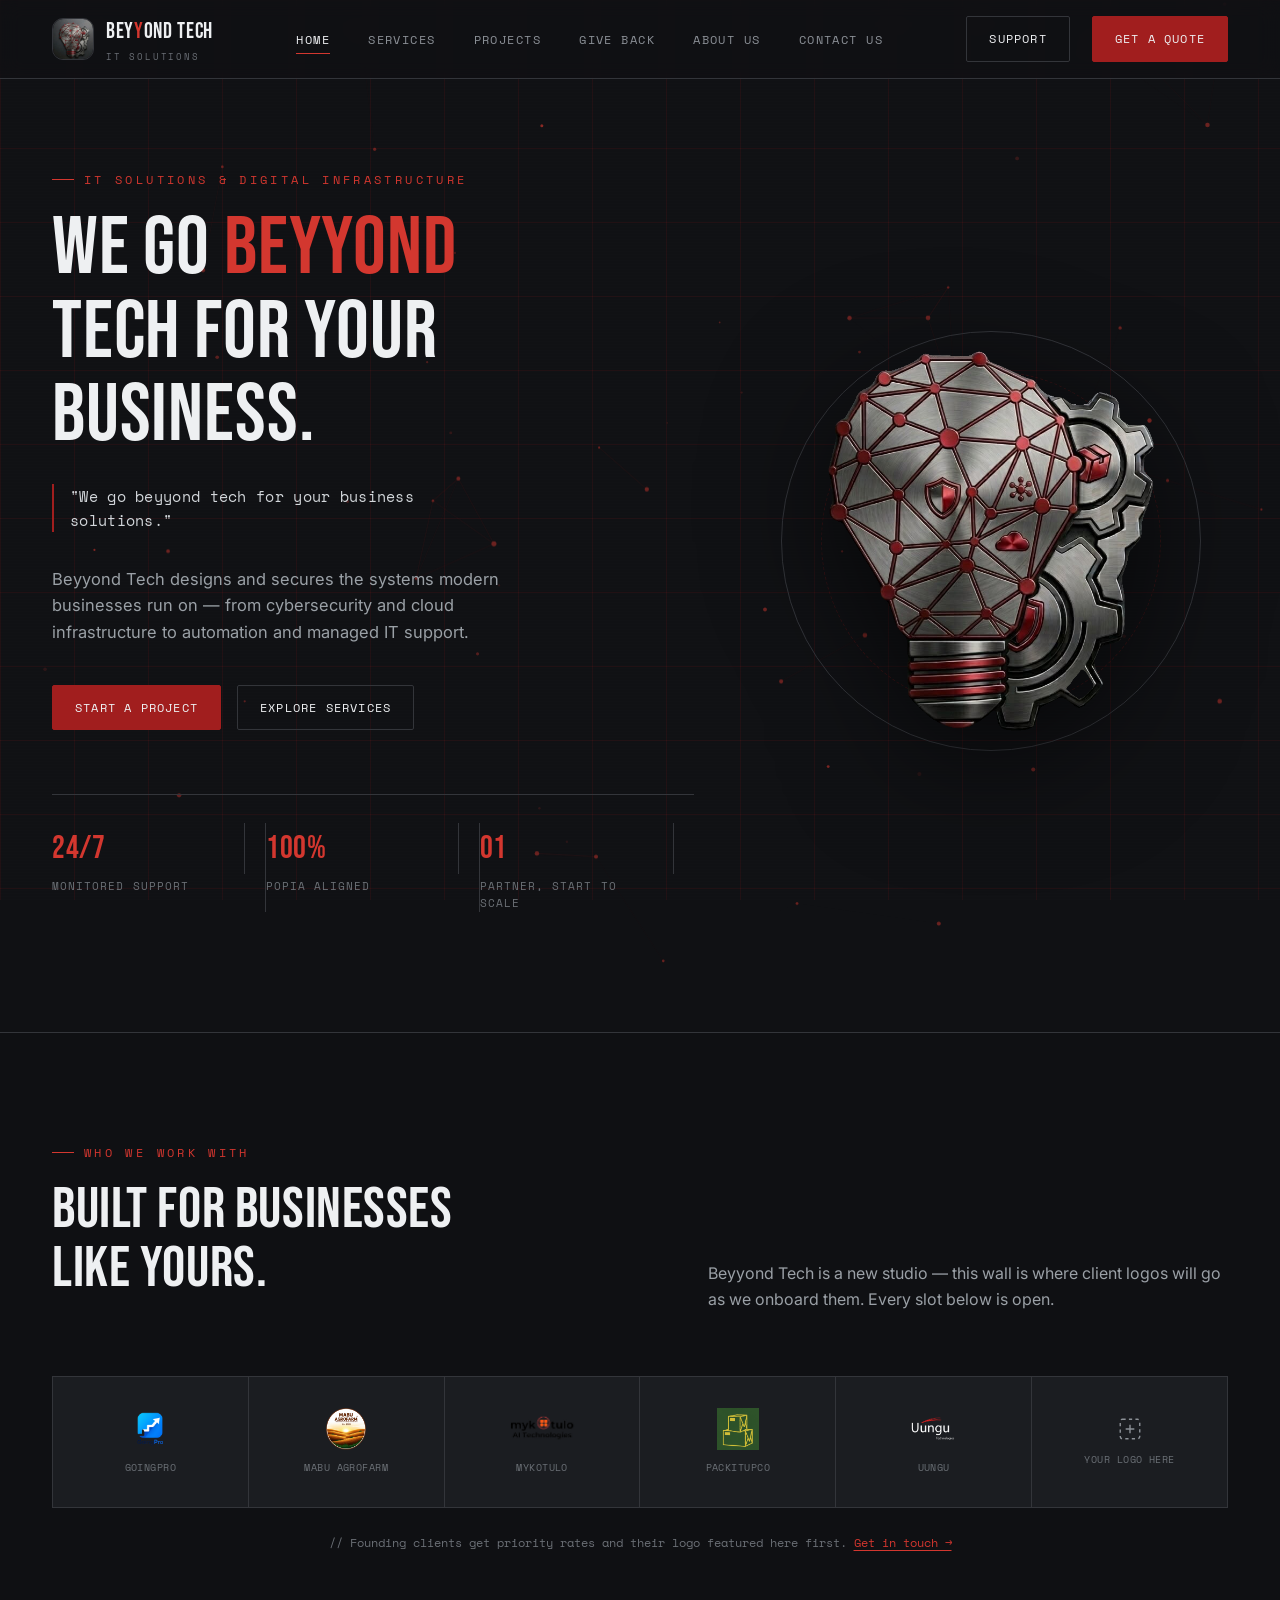
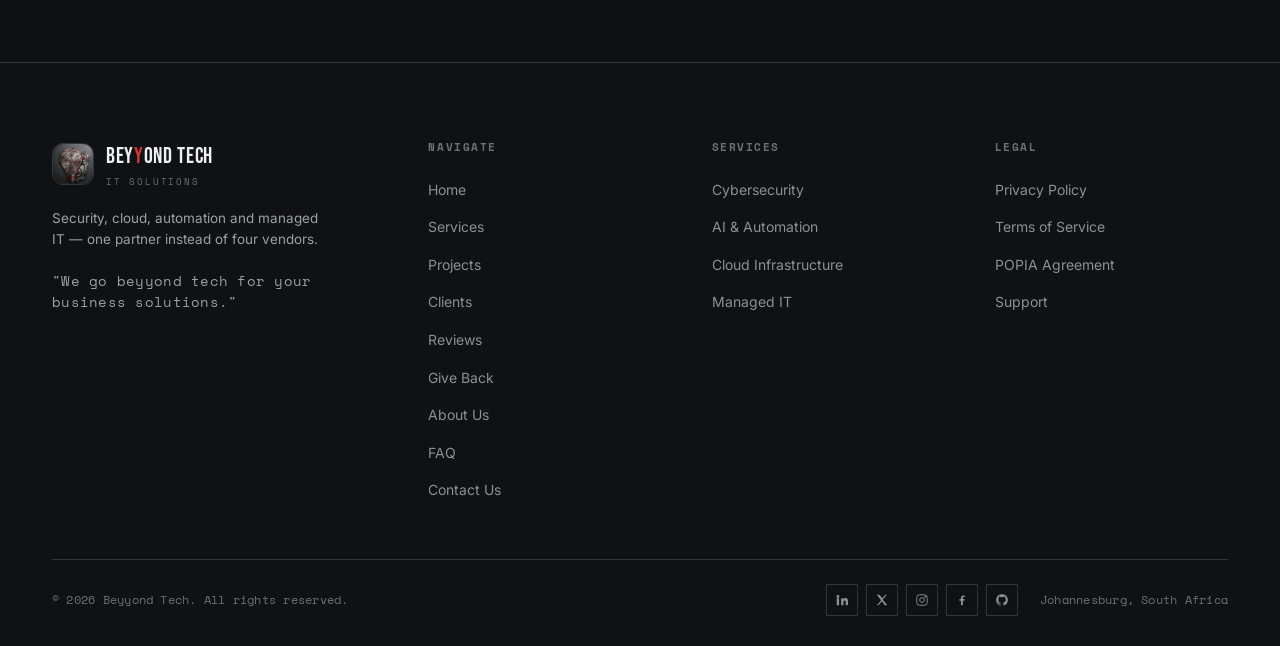
==== commit ec3597e0: "Sprint 1" ====
--- a/index.html
+++ b/index.html
@@ -16,17 +16,16 @@
 <meta property="og:title" content="Beyyond Tech | IT Support, Cybersecurity & Website Development in South Africa">
 <meta property="og:description" content="Beyyond Tech is a South African IT solutions company providing cybersecurity, cloud infrastructure, website development, social media management and managed IT support for small and mid-sized businesses across South Africa.">
 <meta property="og:url" content="https://www.beyyondtech.co.za/">
-<meta property="og:image" content="https://www.beyyondtech.co.za/assets/logo-transparent.png">
+<meta property="og:image" content="https://www.beyyondtech.co.za/assets/Logo.png">
 <meta property="og:locale" content="en_ZA">
 
 <!-- Twitter -->
 <meta name="twitter:card" content="summary_large_image">
 <meta name="twitter:title" content="Beyyond Tech | IT Support, Cybersecurity & Website Development in South Africa">
 <meta name="twitter:description" content="Beyyond Tech is a South African IT solutions company providing cybersecurity, cloud infrastructure, website development, social media management and managed IT support for small and mid-sized businesses across South Africa.">
-<meta name="twitter:image" content="https://www.beyyondtech.co.za/assets/logo-transparent.png">
-
-<link rel="icon" type="image/png" href="assets/favicon.png">
-<link rel="icon" href="assets/favicon.ico" sizes="any">
+<meta name="twitter:image" content="https://www.beyyondtech.co.za/assets/Logo.png">
+
+<link rel="icon" type="image/jpeg" href="assets/favicon.jpeg">
 <link rel="preconnect" href="https://fonts.googleapis.com">
 <link rel="preconnect" href="https://fonts.gstatic.com" crossorigin>
 <link href="https://fonts.googleapis.com/css2?family=Bebas+Neue&family=Space+Mono:wght@400;700&family=Inter:wght@400;500;600;700;800&display=swap" rel="stylesheet">
@@ -41,8 +40,8 @@
   "alternateName": "Beyyond Tech IT Solutions",
   "description": "IT support, cybersecurity, cloud infrastructure, automation, website development and social media management for small and mid-sized businesses in South Africa.",
   "url": "https://www.beyyondtech.co.za/",
-  "logo": "https://www.beyyondtech.co.za/assets/logo-transparent.png",
-  "image": "https://www.beyyondtech.co.za/assets/logo-transparent.png",
+  "logo": "https://www.beyyondtech.co.za/assets/Logo.png",
+  "image": "https://www.beyyondtech.co.za/assets/Logo.png",
   "telephone": "+27-00-000-0000",
   "priceRange": "$$",
   "address": {
@@ -77,7 +76,7 @@
 <header>
   <div class="nav-inner">
     <a href="index.html" class="brand">
-      <img src="assets/favicon.png" alt="Beyyond Tech logo">
+      <img src="assets/favicon.jpeg" alt="Beyyond Tech logo">
       <div>
         <div class="brand-word">BEY<span>Y</span>OND TECH</div>
         <div class="brand-tag">IT Solutions</div>
@@ -135,7 +134,7 @@
       <div class="hero-visual">
         <div class="ring"></div>
         <div class="ring r2"></div>
-        <img src="assets/logo-transparent.png" alt="Beyyond Tech emblem — a network-mapped lightbulb fused with gears">
+        <img src="assets/Logo.png" alt="Beyyond Tech emblem — a network-mapped lightbulb fused with gears">
       </div>
     </div>
   </section>
@@ -152,24 +151,24 @@
       </div>
       <div class="clients-strip reveal">
         <div class="client-tile">
-          <svg viewBox="0 0 24 24" fill="none" stroke="currentColor" stroke-width="1.3"><rect x="3" y="3" width="18" height="18" rx="2" stroke-dasharray="3 3"/><path d="M8 12h8M12 8v8"/></svg>
-          <span>Your Logo Here</span>
-        </div>
-        <div class="client-tile">
-          <svg viewBox="0 0 24 24" fill="none" stroke="currentColor" stroke-width="1.3"><rect x="3" y="3" width="18" height="18" rx="2" stroke-dasharray="3 3"/><path d="M8 12h8M12 8v8"/></svg>
-          <span>Your Logo Here</span>
-        </div>
-        <div class="client-tile">
-          <svg viewBox="0 0 24 24" fill="none" stroke="currentColor" stroke-width="1.3"><rect x="3" y="3" width="18" height="18" rx="2" stroke-dasharray="3 3"/><path d="M8 12h8M12 8v8"/></svg>
-          <span>Your Logo Here</span>
-        </div>
-        <div class="client-tile">
-          <svg viewBox="0 0 24 24" fill="none" stroke="currentColor" stroke-width="1.3"><rect x="3" y="3" width="18" height="18" rx="2" stroke-dasharray="3 3"/><path d="M8 12h8M12 8v8"/></svg>
-          <span>Your Logo Here</span>
-        </div>
-        <div class="client-tile">
-          <svg viewBox="0 0 24 24" fill="none" stroke="currentColor" stroke-width="1.3"><rect x="3" y="3" width="18" height="18" rx="2" stroke-dasharray="3 3"/><path d="M8 12h8M12 8v8"/></svg>
-          <span>Your Logo Here</span>
+          <img src="assets/Client Logos/GoingPro.ico" alt="GoingPro logo">
+          <span>GoingPro</span>
+        </div>
+        <div class="client-tile">
+          <img src="assets/Client Logos/Mabu Agrofarm.png" alt="Mabu Agrofarm logo">
+          <span>Mabu Agrofarm</span>
+        </div>
+        <div class="client-tile">
+          <img src="assets/Client Logos/Mykotulo.png" alt="Mykotulo logo">
+          <span>Mykotulo</span>
+        </div>
+        <div class="client-tile">
+          <img src="assets/Client Logos/PackItUpCo.png" alt="PackItUpCo logo">
+          <span>PackItUpCo</span>
+        </div>
+        <div class="client-tile">
+          <img src="assets/Client Logos/Uungu.png" alt="Uungu logo">
+          <span>Uungu</span>
         </div>
         <div class="client-tile">
           <svg viewBox="0 0 24 24" fill="none" stroke="currentColor" stroke-width="1.3"><rect x="3" y="3" width="18" height="18" rx="2" stroke-dasharray="3 3"/><path d="M8 12h8M12 8v8"/></svg>
@@ -188,7 +187,7 @@
     <div class="footer-grid">
       <div class="footer-brand">
         <a href="index.html" class="brand">
-          <img src="assets/favicon.png" alt="Beyyond Tech logo">
+          <img src="assets/favicon.jpeg" alt="Beyyond Tech logo">
           <div>
             <div class="brand-word">BEY<span>Y</span>OND TECH</div>
             <div class="brand-tag">IT Solutions</div>
--- a/styles.css
+++ b/styles.css
@@ -506,6 +506,7 @@
   }
   .client-tile:hover{background:var(--bg-panel-2);border-color:var(--hairline);}
   .client-tile svg{width:26px;height:26px;color:var(--metal-mid);}
+  .client-tile img{width:100%;max-width:130px;height:42px;object-fit:contain;}
   .client-tile span{font-family:var(--mono);font-size:9.5px;letter-spacing:.05em;text-transform:uppercase;color:var(--text-faint);}
   .clients-note{margin-top:26px;font-family:var(--mono);font-size:11.5px;color:var(--text-faint);text-align:center;}
   .clients-note a{color:var(--red-bright);text-decoration:underline;text-underline-offset:3px;}
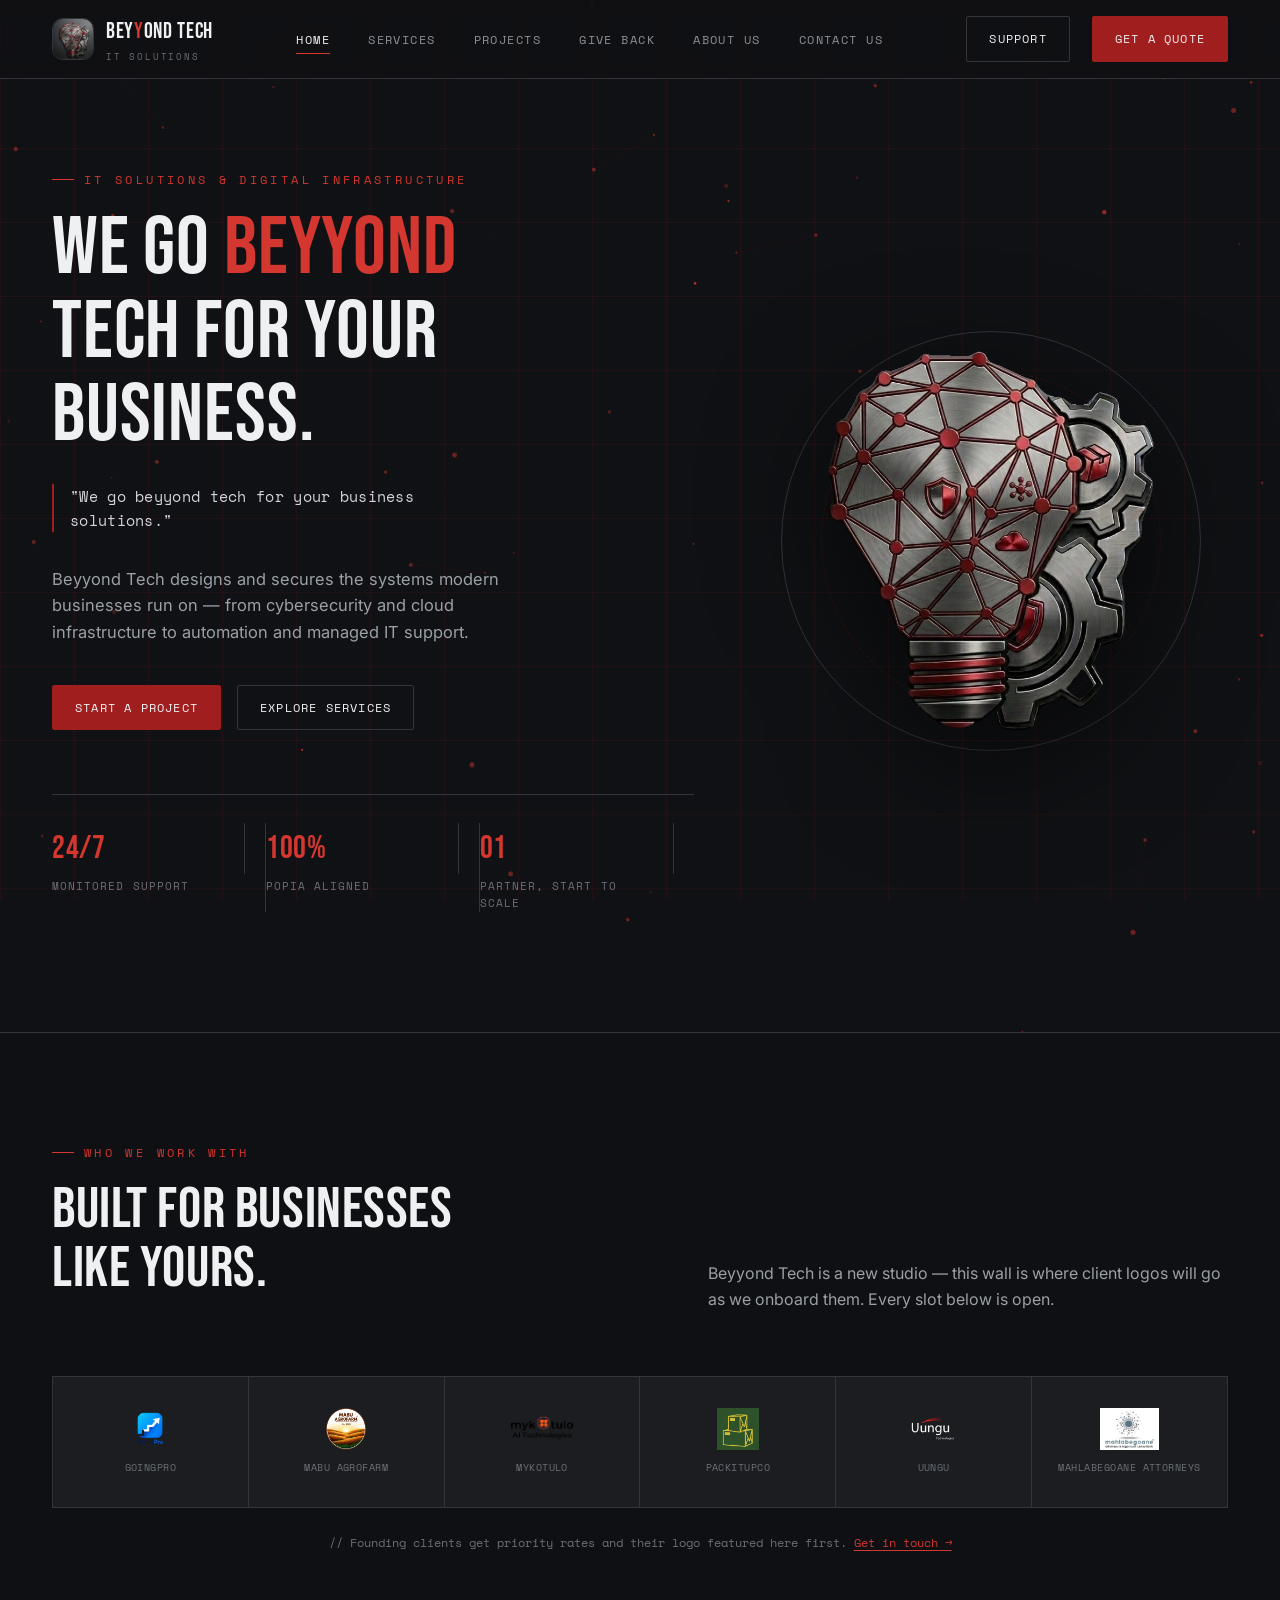
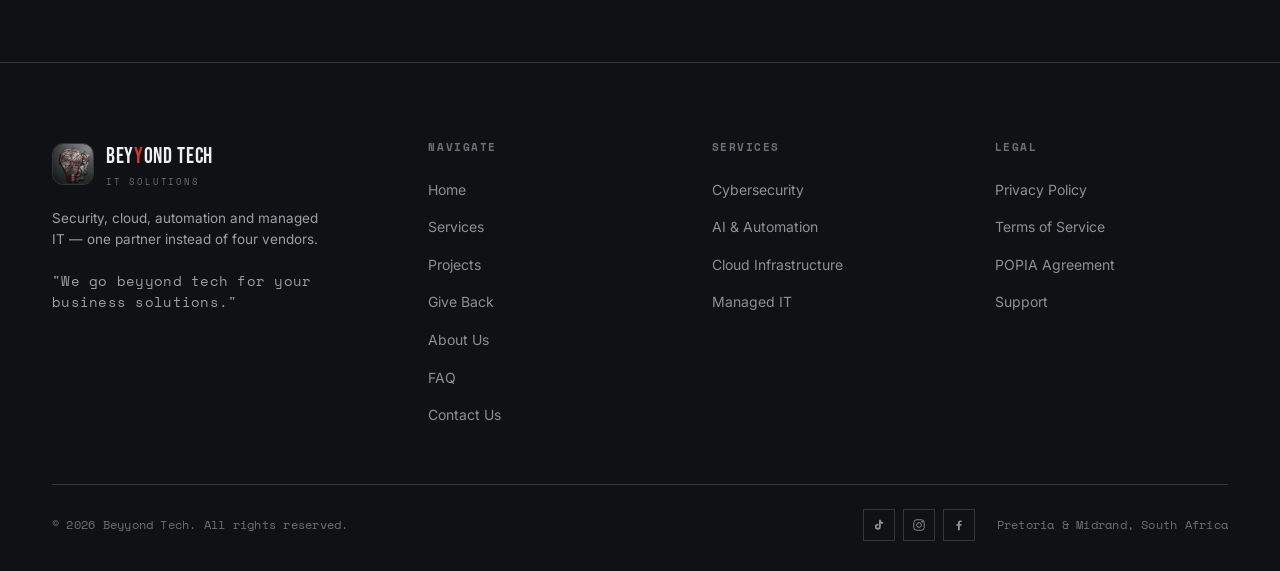
==== commit c376f8ca: "Sprint 2" ====
--- a/index.html
+++ b/index.html
@@ -7,7 +7,7 @@
 <meta name="description" content="Beyyond Tech is a South African IT solutions company providing cybersecurity, cloud infrastructure, website development, social media management and managed IT support for small and mid-sized businesses across South Africa.">
 <meta name="robots" content="index, follow">
 <meta name="geo.region" content="ZA-GP">
-<meta name="geo.placename" content="Johannesburg">
+<meta name="geo.placename" content="Pretoria and Midrand">
 <link rel="canonical" href="https://www.beyyondtech.co.za/">
 
 <!-- Open Graph -->
@@ -46,7 +46,7 @@
   "priceRange": "$$",
   "address": {
     "@type": "PostalAddress",
-    "addressLocality": "Johannesburg",
+    "addressLocality": "Pretoria and Midrand",
     "addressRegion": "Gauteng",
     "addressCountry": "ZA"
   },
@@ -55,7 +55,7 @@
     "name": "South Africa"
   },
   "sameAs": [
-    "https://www.linkedin.com/company/beyyondtech",
+    "https://www.tiktok.com/@beyyondtech",
     "https://twitter.com/beyyondtech",
     "https://www.instagram.com/beyyondtech",
     "https://www.facebook.com/beyyondtech"
@@ -171,8 +171,8 @@
           <span>Uungu</span>
         </div>
         <div class="client-tile">
-          <svg viewBox="0 0 24 24" fill="none" stroke="currentColor" stroke-width="1.3"><rect x="3" y="3" width="18" height="18" rx="2" stroke-dasharray="3 3"/><path d="M8 12h8M12 8v8"/></svg>
-          <span>Your Logo Here</span>
+          <img src="assets/Client Logos/Mahlabegoane Attoneys.jpg" alt="Mahlabegoane Attorneys logo">
+          <span>Mahlabegoane Attorneys</span>
         </div>
       </div>
       <p class="clients-note reveal">// Founding clients get priority rates and their logo featured here first. <a href="contact.html#contact">Get in touch →</a></p>
@@ -203,8 +203,6 @@
           <li><a href="#home">Home</a></li>
           <li><a href="services.html#services">Services</a></li>
           <li><a href="projects.html#projects">Projects</a></li>
-          <li><a href="#clients">Clients</a></li>
-          <li><a href="projects.html#reviews">Reviews</a></li>
           <li><a href="giveback.html#giveback">Give Back</a></li>
           <li><a href="about.html#about">About Us</a></li>
           <li><a href="contact.html#faq">FAQ</a></li>
@@ -238,12 +236,10 @@
       <div class="footer-bottom-right">
         <div class="footer-social" aria-label="Social links — placeholders until profiles are live">
           <a href="#" title="LinkedIn"><svg viewBox="0 0 24 24" fill="currentColor"><path d="M4.98 3.5a2.5 2.5 0 1 1 0 5 2.5 2.5 0 0 1 0-5ZM3 9h4v12H3V9Zm7 0h3.8v1.7h.05c.53-1 1.83-2.05 3.77-2.05 4.03 0 4.78 2.65 4.78 6.1V21h-4v-5.4c0-1.28-.02-2.93-1.79-2.93-1.79 0-2.06 1.4-2.06 2.84V21h-4V9Z"/></svg></a>
-          <a href="#" title="X / Twitter"><svg viewBox="0 0 24 24" fill="currentColor"><path d="M3 3l7.5 9.6L3.4 21H6l6-6.7 4.7 6.7H21l-7.9-10L20.4 3h-2.6l-5.5 6.1L7.6 3H3Z"/></svg></a>
           <a href="#" title="Instagram"><svg viewBox="0 0 24 24" fill="none" stroke="currentColor" stroke-width="1.6"><rect x="3" y="3" width="18" height="18" rx="5"/><circle cx="12" cy="12" r="4"/><circle cx="17.5" cy="6.5" r="1"/></svg></a>
           <a href="#" title="Facebook"><svg viewBox="0 0 24 24" fill="currentColor"><path d="M13.5 21v-7.6h2.6l.4-3H13.5V8.4c0-.87.24-1.46 1.5-1.46h1.6V4.24C16.3 4.17 15.3 4.08 14.16 4.08c-2.35 0-3.96 1.43-3.96 4.06v2.26H7.6v3h2.6V21h3.3Z"/></svg></a>
-          <a href="#" title="GitHub"><svg viewBox="0 0 24 24" fill="currentColor"><path d="M12 2a10 10 0 0 0-3.16 19.5c.5.1.68-.22.68-.48v-1.7c-2.78.6-3.37-1.34-3.37-1.34-.46-1.15-1.11-1.46-1.11-1.46-.9-.62.07-.6.07-.6 1 .07 1.53 1.03 1.53 1.03.9 1.52 2.34 1.08 2.91.83.09-.65.35-1.08.63-1.33-2.22-.25-4.56-1.11-4.56-4.95 0-1.09.39-1.98 1.03-2.68-.1-.25-.45-1.27.1-2.65 0 0 .84-.27 2.75 1.02a9.5 9.5 0 0 1 5 0c1.91-1.3 2.75-1.02 2.75-1.02.55 1.38.2 2.4.1 2.65.64.7 1.03 1.59 1.03 2.68 0 3.85-2.35 4.7-4.58 4.94.36.31.68.92.68 1.85v2.74c0 .27.18.58.69.48A10 10 0 0 0 12 2Z"/></svg></a>
-        </div>
-        <p class="made">Johannesburg, South Africa</p>
+        </div>
+        <p class="made">Pretoria &amp; Midrand, South Africa</p>
       </div>
     </div>
   </div>
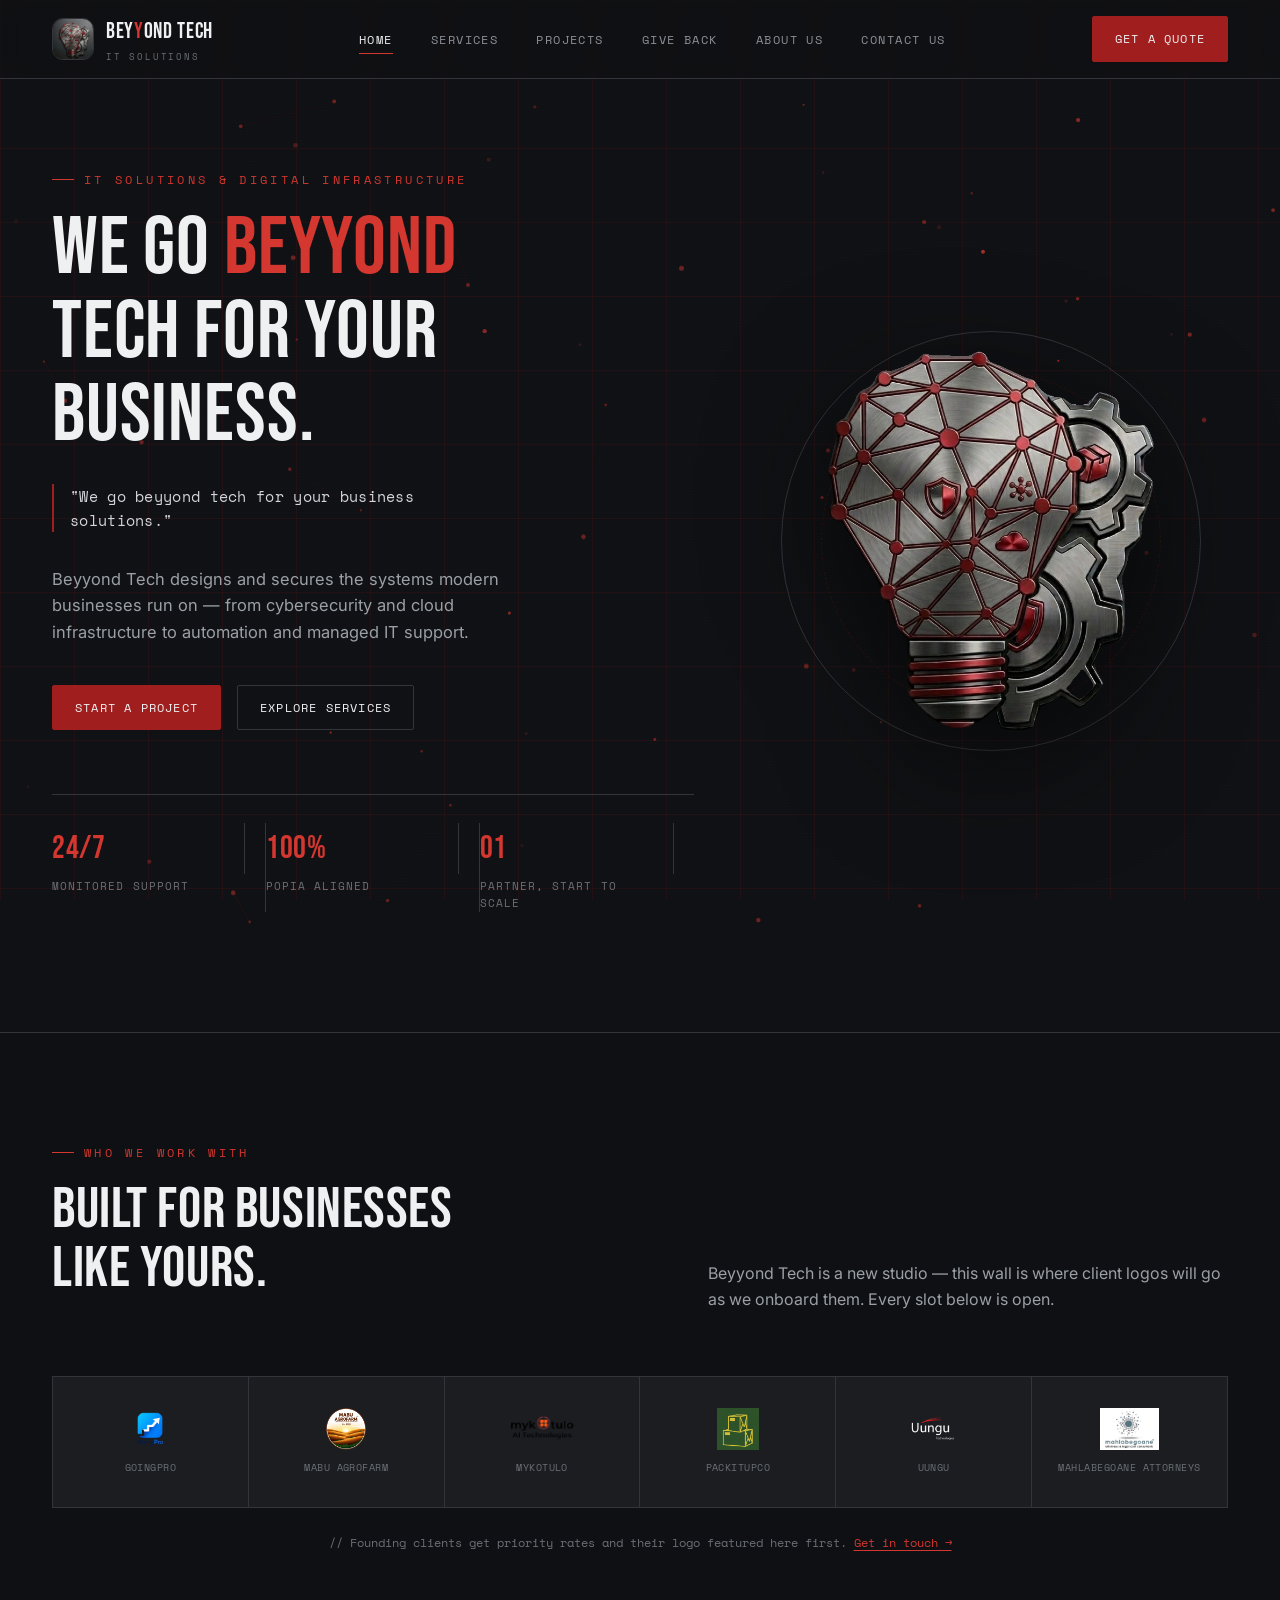
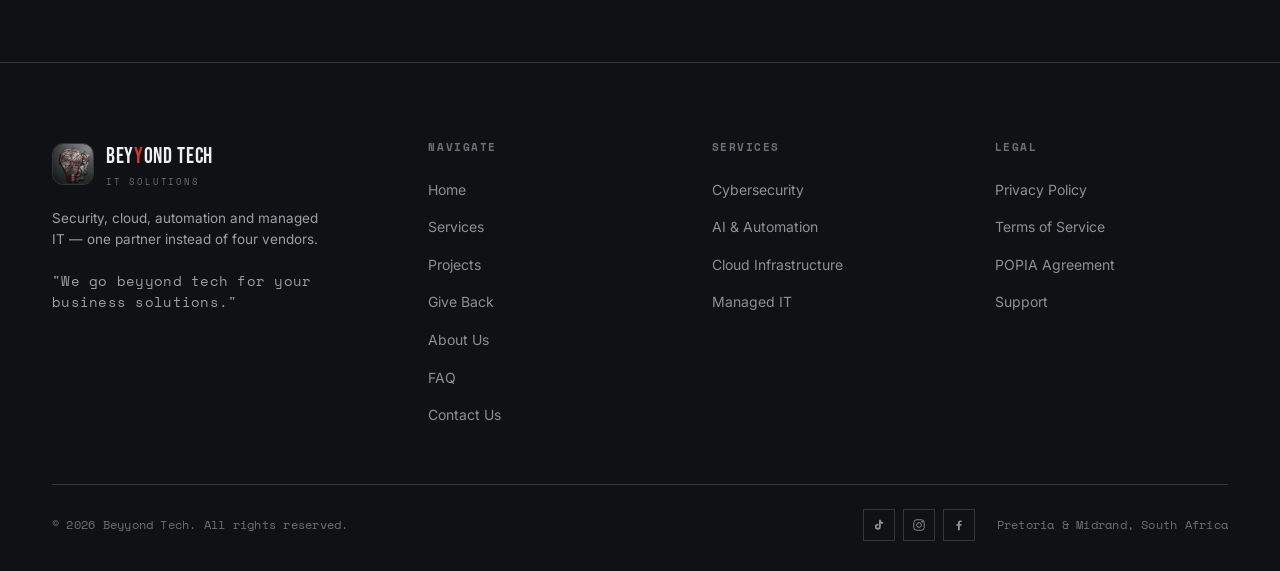
==== commit c8cd3750: "Sprint 3" ====
--- a/index.html
+++ b/index.html
@@ -93,7 +93,6 @@
       </ul>
     </nav>
     <div class="header-cta">
-      <a href="contact.html#contact" class="btn btn-ghost">Support</a>
       <a href="contact.html#contact" class="btn btn-solid">Get a Quote</a>
       <button class="menu-toggle" id="menuToggle" aria-label="Toggle menu">
         <span></span><span></span><span></span>
--- a/styles.css
+++ b/styles.css
@@ -954,6 +954,7 @@
     position:relative;overflow:hidden;
   }
   .modal-project-banner svg{width:48px;height:48px;position:relative;z-index:2;opacity:.9;color:var(--metal-light);}
+  .modal-project-banner.image-banner img{width:100%;height:100%;object-fit:cover;object-position:center;position:relative;z-index:1;}
   .modal-project-banner::after{
     content:"";position:absolute;inset:0;
     background-image:
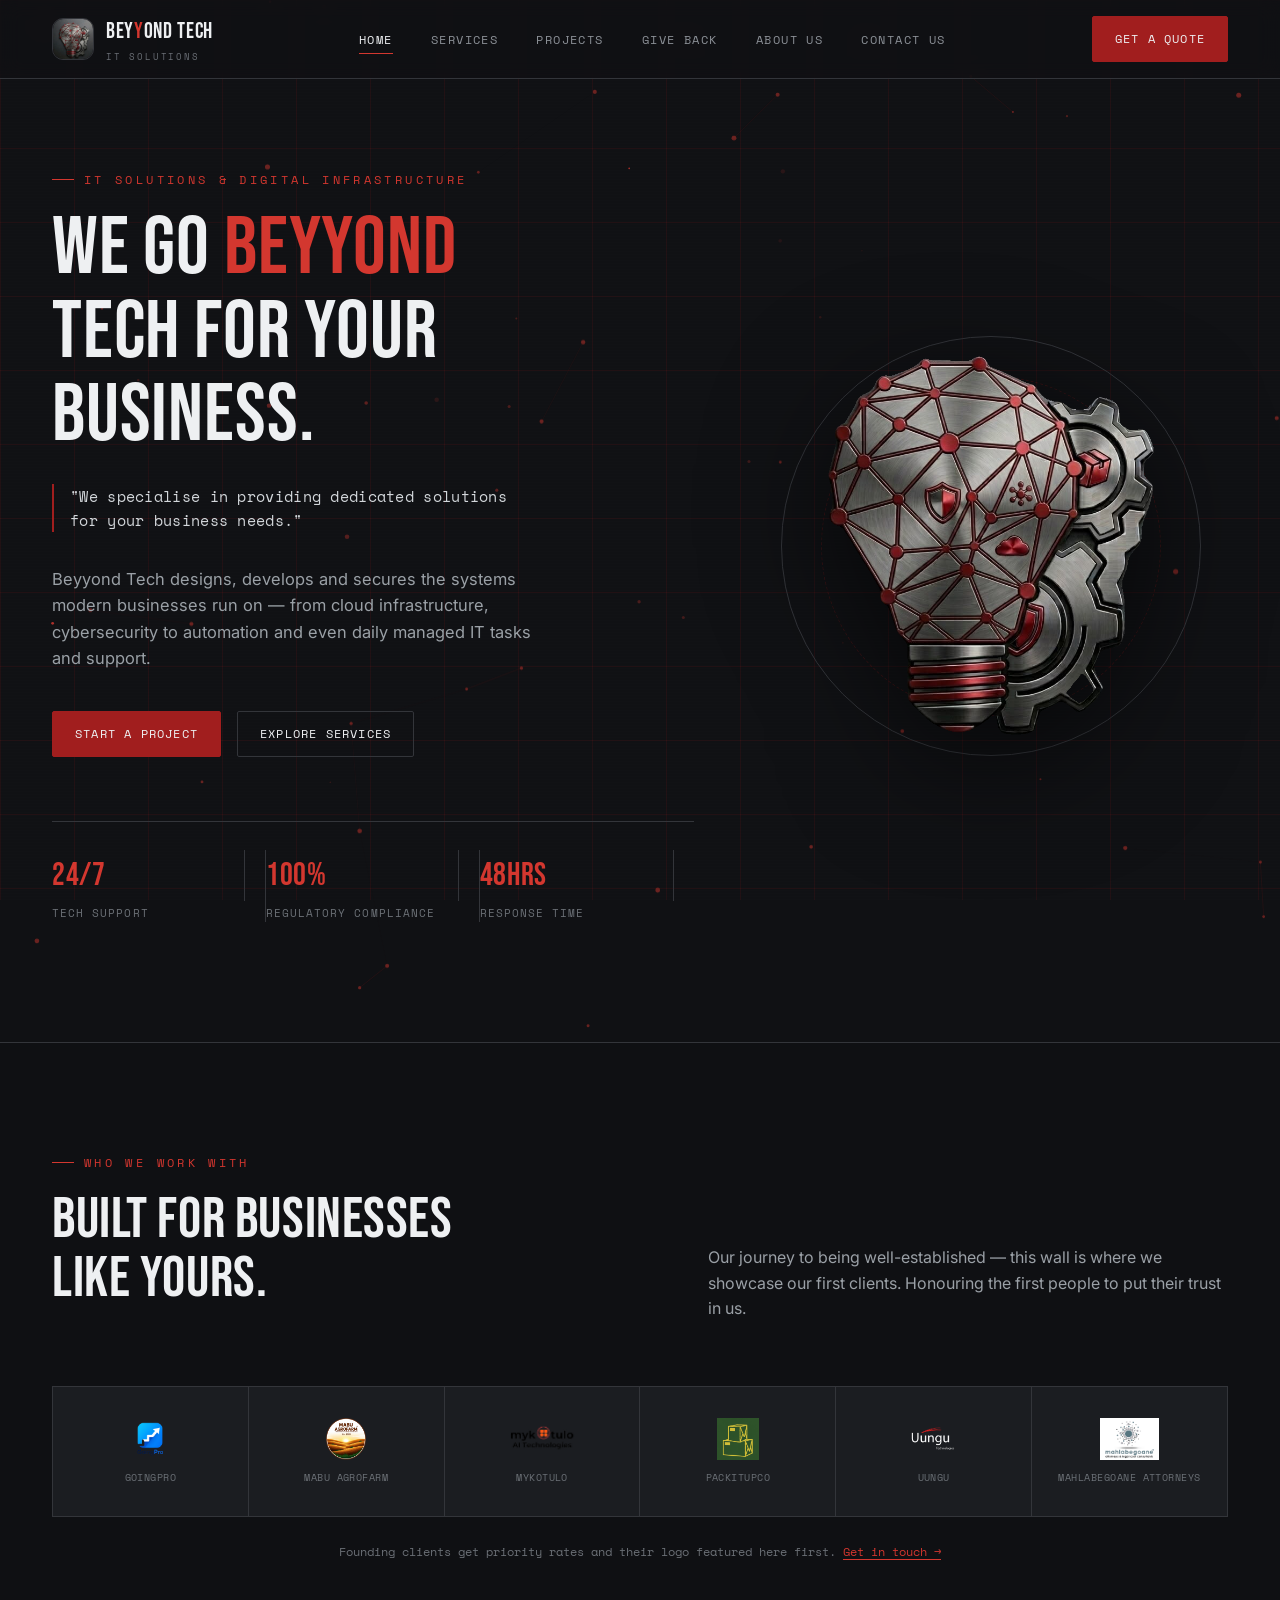
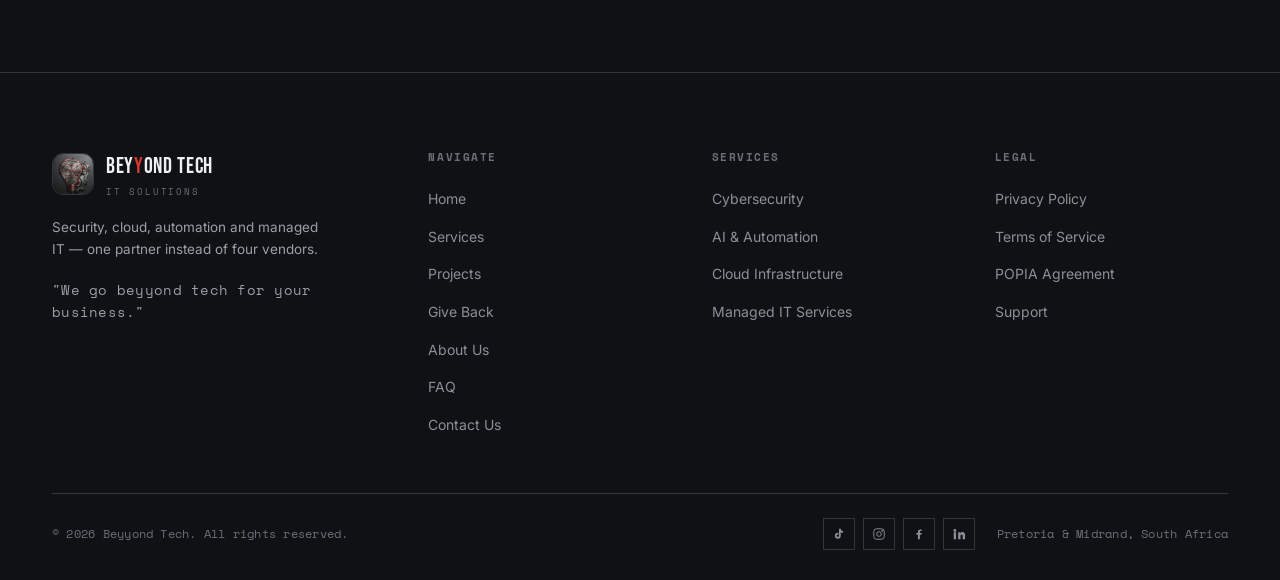
==== commit 2a78039a: "Sprint 5" ====
--- a/index.html
+++ b/index.html
@@ -109,8 +109,8 @@
       <div class="hero-copy">
         <div class="eyebrow">IT Solutions &amp; Digital Infrastructure</div>
         <h1>We go <span class="hl">beyyond</span><br>tech for your<br>business.</h1>
-        <p class="motto">"We go beyyond tech for your business solutions."</p>
-        <p class="lead">Beyyond Tech designs and secures the systems modern businesses run on — from cybersecurity and cloud infrastructure to automation and managed IT support.</p>
+        <p class="motto">"We specialise in providing dedicated solutions for your business needs."</p>
+        <p class="lead">Beyyond Tech designs, develops and secures the systems modern businesses run on — from cloud infrastructure, cybersecurity to automation and even daily managed IT tasks and support.</p>
         <div class="hero-actions">
           <a href="contact.html#contact" class="btn btn-solid">Start a Project</a>
           <a href="services.html#services" class="btn btn-ghost">Explore Services</a>
@@ -118,22 +118,22 @@
         <div class="stat-row">
           <div>
             <div class="stat-num">24/7</div>
-            <div class="stat-label">Monitored Support</div>
+            <div class="stat-label">Tech Support</div>
           </div>
           <div>
             <div class="stat-num">100%</div>
-            <div class="stat-label">POPIA Aligned</div>
-          </div>
-          <div>
-            <div class="stat-num">01</div>
-            <div class="stat-label">Partner, Start to Scale</div>
+            <div class="stat-label">Regulatory Compliance</div>
+          </div>
+          <div>
+            <div class="stat-num">48hrs</div>
+            <div class="stat-label">Response Time</div>
           </div>
         </div>
       </div>
       <div class="hero-visual">
         <div class="ring"></div>
         <div class="ring r2"></div>
-        <img src="assets/Logo.png" alt="Beyyond Tech emblem — a network-mapped lightbulb fused with gears">
+        <img src="assets/Logo.png" alt="Beyyond Tech emblem">
       </div>
     </div>
   </section>
@@ -146,7 +146,7 @@
           <div class="eyebrow">Who We Work With</div>
           <h2>Built for businesses<br>like yours.</h2>
         </div>
-        <p class="section-sub">Beyyond Tech is a new studio — this wall is where client logos will go as we onboard them. Every slot below is open.</p>
+        <p class="section-sub">Our journey to being well-established — this wall is where we showcase our first clients. Honouring the first people to put their trust in us.</p>
       </div>
       <div class="clients-strip reveal">
         <div class="client-tile">
@@ -174,7 +174,7 @@
           <span>Mahlabegoane Attorneys</span>
         </div>
       </div>
-      <p class="clients-note reveal">// Founding clients get priority rates and their logo featured here first. <a href="contact.html#contact">Get in touch →</a></p>
+      <p class="clients-note reveal">Founding clients get priority rates and their logo featured here first. <a href="contact.html#contact">Get in touch →</a></p>
     </div>
   </section>
 
@@ -193,7 +193,7 @@
           </div>
         </a>
         <p>Security, cloud, automation and managed IT — one partner instead of four vendors.</p>
-        <p class="footer-motto">"We go beyyond tech for your business solutions."</p>
+        <p class="footer-motto">"We go beyyond tech for your business."</p>
       </div>
 
       <div class="footer-col">
@@ -215,7 +215,7 @@
           <li><a href="services.html#services">Cybersecurity</a></li>
           <li><a href="services.html#services">AI &amp; Automation</a></li>
           <li><a href="services.html#services">Cloud Infrastructure</a></li>
-          <li><a href="services.html#services">Managed IT</a></li>
+          <li><a href="services.html#services">Managed IT Services</a></li>
         </ul>
       </div>
 
@@ -231,12 +231,13 @@
     </div>
 
     <div class="footer-bottom">
-      <p id="footerDate">© 2026 Beyyond Tech. All rights reserved.</p>
+      <p id="footerDate">© Beyyond Tech. All rights reserved.</p>
       <div class="footer-bottom-right">
         <div class="footer-social" aria-label="Social links — placeholders until profiles are live">
-          <a href="#" title="LinkedIn"><svg viewBox="0 0 24 24" fill="currentColor"><path d="M4.98 3.5a2.5 2.5 0 1 1 0 5 2.5 2.5 0 0 1 0-5ZM3 9h4v12H3V9Zm7 0h3.8v1.7h.05c.53-1 1.83-2.05 3.77-2.05 4.03 0 4.78 2.65 4.78 6.1V21h-4v-5.4c0-1.28-.02-2.93-1.79-2.93-1.79 0-2.06 1.4-2.06 2.84V21h-4V9Z"/></svg></a>
+          <a href="#" title="LinkedIn"><svg viewBox="0 0 24 24" fill="currentColor"><path d="M4.98 3.5a2.5 2.5 0 1 1 0 5 2.5 2.5 0 0 1 0-5ZM3 9h4v12H3V9Zm7 0h3.8v1.7h.05c.53-1 1.83-2.05 3.77-2.05 4.03 0 4.78 2.65 4.78 6.1V21h-4v-5.4c0-1.28-.02-2.93-1.79-2.93-1.79 0-2.06 1.4-2.06 2.84V21h-4V9Z"/></svg></a>         
           <a href="#" title="Instagram"><svg viewBox="0 0 24 24" fill="none" stroke="currentColor" stroke-width="1.6"><rect x="3" y="3" width="18" height="18" rx="5"/><circle cx="12" cy="12" r="4"/><circle cx="17.5" cy="6.5" r="1"/></svg></a>
-          <a href="#" title="Facebook"><svg viewBox="0 0 24 24" fill="currentColor"><path d="M13.5 21v-7.6h2.6l.4-3H13.5V8.4c0-.87.24-1.46 1.5-1.46h1.6V4.24C16.3 4.17 15.3 4.08 14.16 4.08c-2.35 0-3.96 1.43-3.96 4.06v2.26H7.6v3h2.6V21h3.3Z"/></svg></a>
+          <a href="#" title="Facebook"><svg viewBox="0 0 24 24" fill="currentColor"><path d="M13.5 21v-7.6h2.6l.4-3H13.5V8.4c0-.87.24-1.46 1.5-1.46h1.6V4.24C16.3 4.17 15.3 4.08 14.16 4.08c-2.35 0-3.96 1.43-3.96 4.06v2.26H7.6v3h2.6V21h3.3Z"/></svg></a>   
+          <a href="#" title="TikTok"><svg viewBox="0 0 24 24" fill="currentColor"><path d="M4.98 3.5a2.5 2.5 0 1 1 0 5 2.5 2.5 0 0 1 0-5ZM3 9h4v12H3V9Zm7 0h3.8v1.7h.05c.53-1 1.83-2.05 3.77-2.05 4.03 0 4.78 2.65 4.78 6.1V21h-4v-5.4c0-1.28-.02-2.93-1.79-2.93-1.79 0-2.06 1.4-2.06 2.84V21h-4V9Z"/></svg></a>
         </div>
         <p class="made">Pretoria &amp; Midrand, South Africa</p>
       </div>
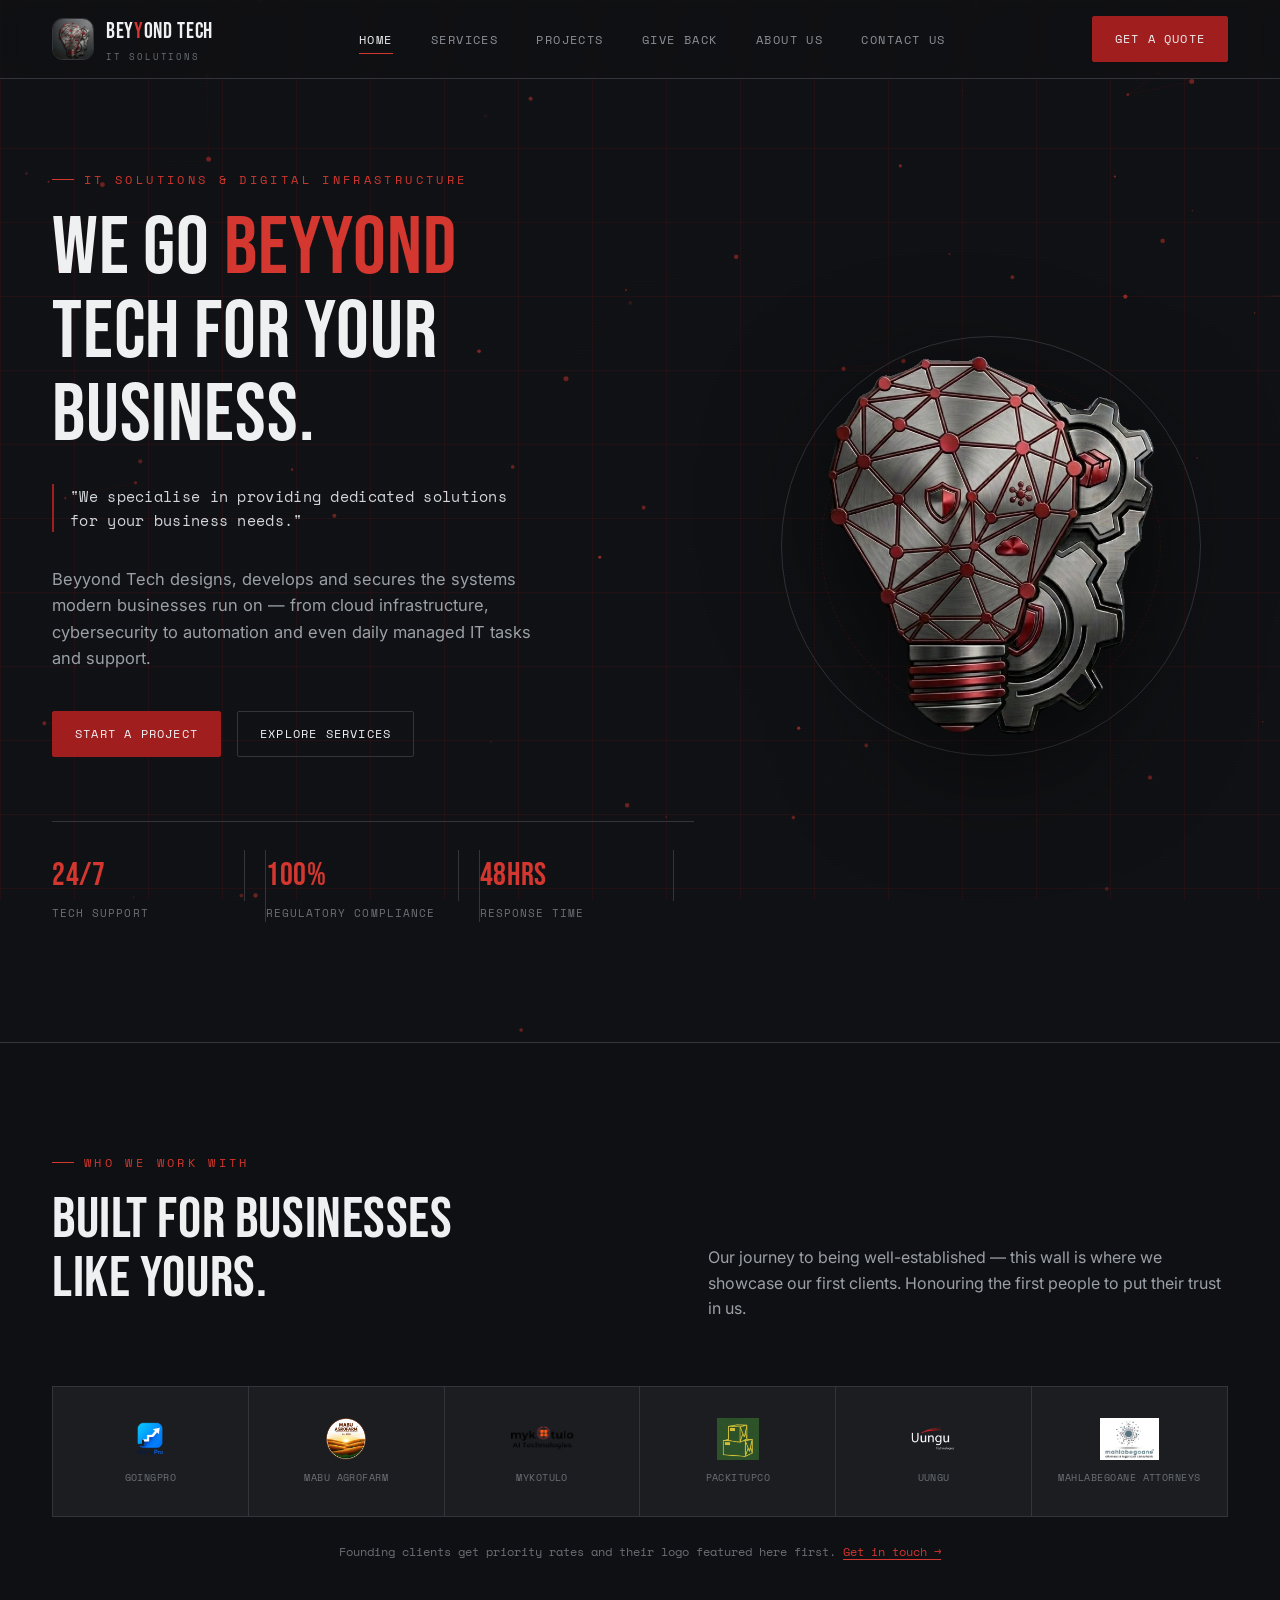
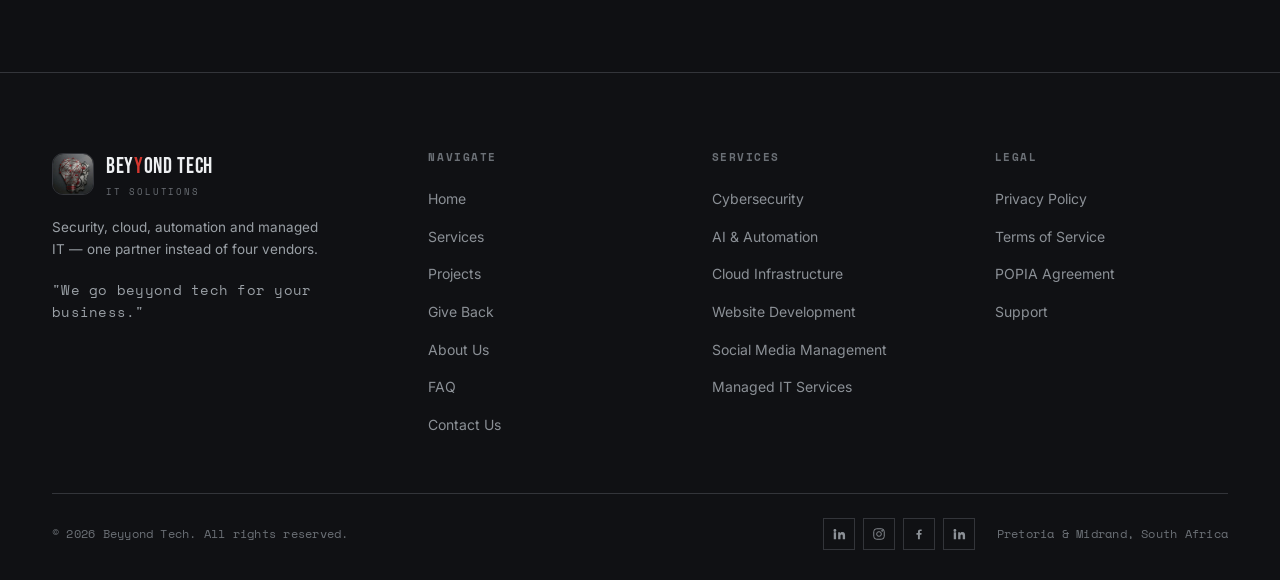
==== commit 4c247b06: "Sprint 6" ====
--- a/index.html
+++ b/index.html
@@ -215,6 +215,8 @@
           <li><a href="services.html#services">Cybersecurity</a></li>
           <li><a href="services.html#services">AI &amp; Automation</a></li>
           <li><a href="services.html#services">Cloud Infrastructure</a></li>
+          <li><a href="services.html#services">Website Development</a></li>
+          <li><a href="services.html#services">Social Media Management</a></li>
           <li><a href="services.html#services">Managed IT Services</a></li>
         </ul>
       </div>
--- a/styles.css
+++ b/styles.css
@@ -305,11 +305,12 @@
   }
   .service-card{
     background:var(--bg-panel);
-    padding:44px 40px;
-    transition:background .3s var(--ease);
+    transition:background .3s var(--ease), transform .3s var(--ease), border-color .3s;
     position:relative;
-  }
-  .service-card:hover{background:var(--bg-panel-2);}
+    border:1px solid var(--hairline);
+  }
+  .service-card:hover{background:var(--bg-panel-2); transform:translateY(-6px); border-color:var(--red-primary);}
+  .service-card-inner{padding:44px 40px;}
   .service-num{
     font-family:var(--mono);
     font-size:11px;
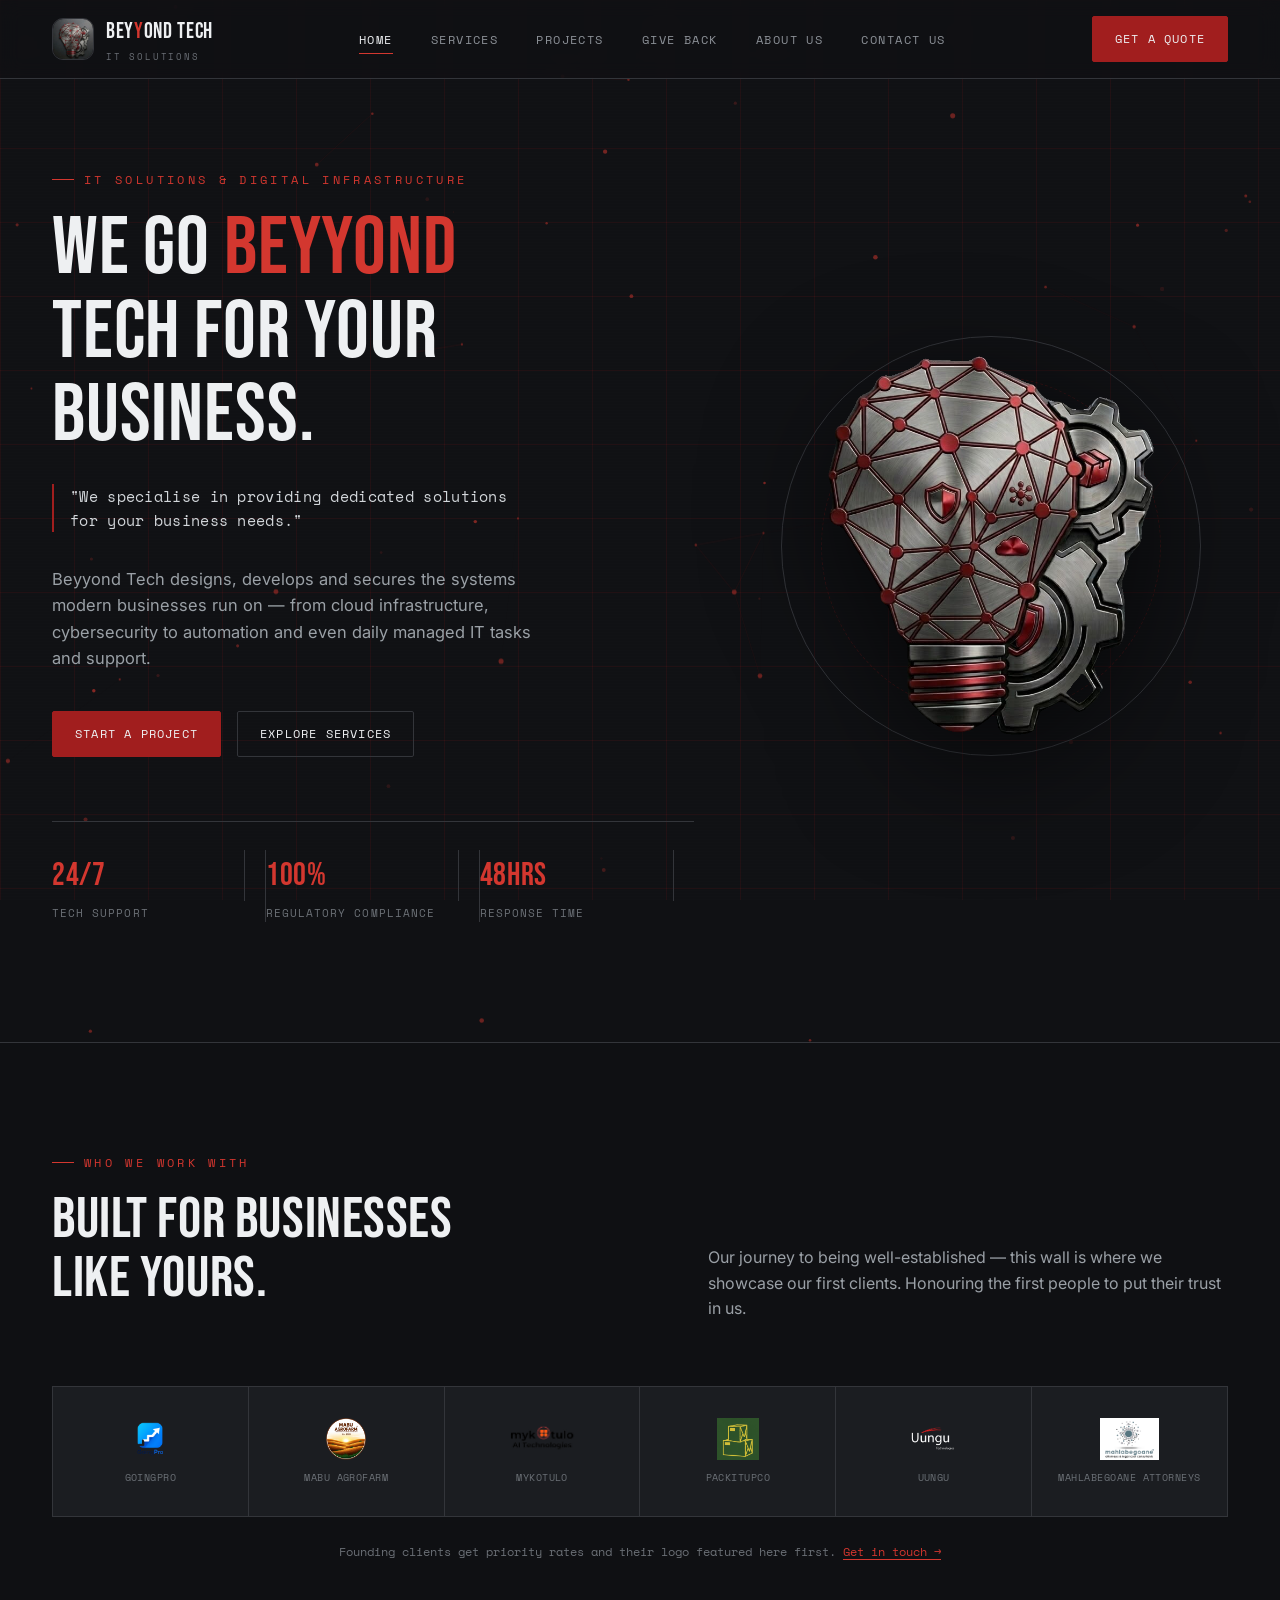
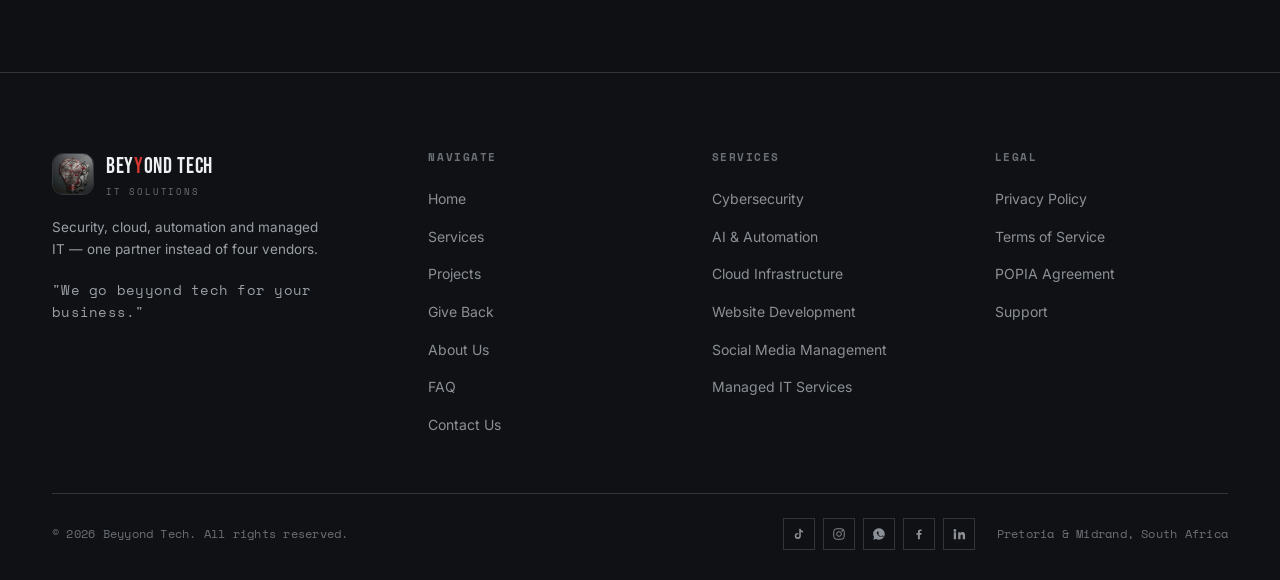
==== commit d90d524b: "Sprint 7" ====
--- a/index.html
+++ b/index.html
@@ -236,10 +236,11 @@
       <p id="footerDate">© Beyyond Tech. All rights reserved.</p>
       <div class="footer-bottom-right">
         <div class="footer-social" aria-label="Social links — placeholders until profiles are live">
-          <a href="#" title="LinkedIn"><svg viewBox="0 0 24 24" fill="currentColor"><path d="M4.98 3.5a2.5 2.5 0 1 1 0 5 2.5 2.5 0 0 1 0-5ZM3 9h4v12H3V9Zm7 0h3.8v1.7h.05c.53-1 1.83-2.05 3.77-2.05 4.03 0 4.78 2.65 4.78 6.1V21h-4v-5.4c0-1.28-.02-2.93-1.79-2.93-1.79 0-2.06 1.4-2.06 2.84V21h-4V9Z"/></svg></a>         
+          <a href="#" title="TikTok"><svg viewBox="0 0 24 24" fill="currentColor"><path d="M14.5 3c.7 2.2 2.2 3.7 4.5 4.1v2.6c-1.3-.1-2.7-.5-3.9-1.4v7a5.2 5.2 0 1 1-5.2-5.2c.3 0 .6.1.9.1v2.6a2.5 2.5 0 1 0 1.6 2.5V3h2.1Z"/></svg></a>
           <a href="#" title="Instagram"><svg viewBox="0 0 24 24" fill="none" stroke="currentColor" stroke-width="1.6"><rect x="3" y="3" width="18" height="18" rx="5"/><circle cx="12" cy="12" r="4"/><circle cx="17.5" cy="6.5" r="1"/></svg></a>
-          <a href="#" title="Facebook"><svg viewBox="0 0 24 24" fill="currentColor"><path d="M13.5 21v-7.6h2.6l.4-3H13.5V8.4c0-.87.24-1.46 1.5-1.46h1.6V4.24C16.3 4.17 15.3 4.08 14.16 4.08c-2.35 0-3.96 1.43-3.96 4.06v2.26H7.6v3h2.6V21h3.3Z"/></svg></a>   
-          <a href="#" title="TikTok"><svg viewBox="0 0 24 24" fill="currentColor"><path d="M4.98 3.5a2.5 2.5 0 1 1 0 5 2.5 2.5 0 0 1 0-5ZM3 9h4v12H3V9Zm7 0h3.8v1.7h.05c.53-1 1.83-2.05 3.77-2.05 4.03 0 4.78 2.65 4.78 6.1V21h-4v-5.4c0-1.28-.02-2.93-1.79-2.93-1.79 0-2.06 1.4-2.06 2.84V21h-4V9Z"/></svg></a>
+          <a href="https://wa.me/270000000000" target="_blank" rel="noopener" title="WhatsApp"><svg viewBox="0 0 24 24" fill="currentColor"><path d="M12.04 2a9.96 9.96 0 0 0-8.58 15.2L2 22l5-1.32A9.97 9.97 0 1 0 12.04 2Zm5.74 14.06c-.2.56-1.14.99-1.55 1.05-.39.06-.89.09-2.86-.6-2.42-1.05-4-3.72-4.13-3.9-.13-.17-1.04-1.38-1.04-2.63 0-1.25.66-1.86.9-2.11.23-.25.5-.31.66-.31h.48c.15 0 .36.01.55.42.24.53.82 1.83.9 1.96.08.13.14.29.02.47-.12.18-.18.29-.36.46-.17.17-.36.4-.52.54-.17.17-.35.35-.15.69.2.34.9 1.48 1.94 2.39 1.34 1.2 2.47 1.57 2.81 1.74.34.17.54.14.73-.08.2-.22.87-.99 1.1-1.33.23-.34.46-.28.78-.17.32.11 2.05 1 2.39 1.18.34.17.56.26.65.4.09.13.09.76-.11 1.33Z"/></svg></a>
+          <a href="#" title="Facebook"><svg viewBox="0 0 24 24" fill="currentColor"><path d="M13.5 21v-7.6h2.6l.4-3H13.5V8.4c0-.87.24-1.46 1.5-1.46h1.6V4.24C16.3 4.17 15.3 4.08 14.16 4.08c-2.35 0-3.96 1.43-3.96 4.06v2.26H7.6v3h2.6V21h3.3Z"/></svg></a>
+          <a href="#" title="LinkedIn"><svg viewBox="0 0 24 24" fill="currentColor"><path d="M4.98 3.5a2.5 2.5 0 1 1 0 5 2.5 2.5 0 0 1 0-5ZM3 9h4v12H3V9Zm7 0h3.8v1.7h.05c.53-1 1.83-2.05 3.77-2.05 4.03 0 4.78 2.65 4.78 6.1V21h-4v-5.4c0-1.28-.02-2.93-1.79-2.93-1.79 0-2.06 1.4-2.06 2.84V21h-4V9Z"/></svg></a>
         </div>
         <p class="made">Pretoria &amp; Midrand, South Africa</p>
       </div>
